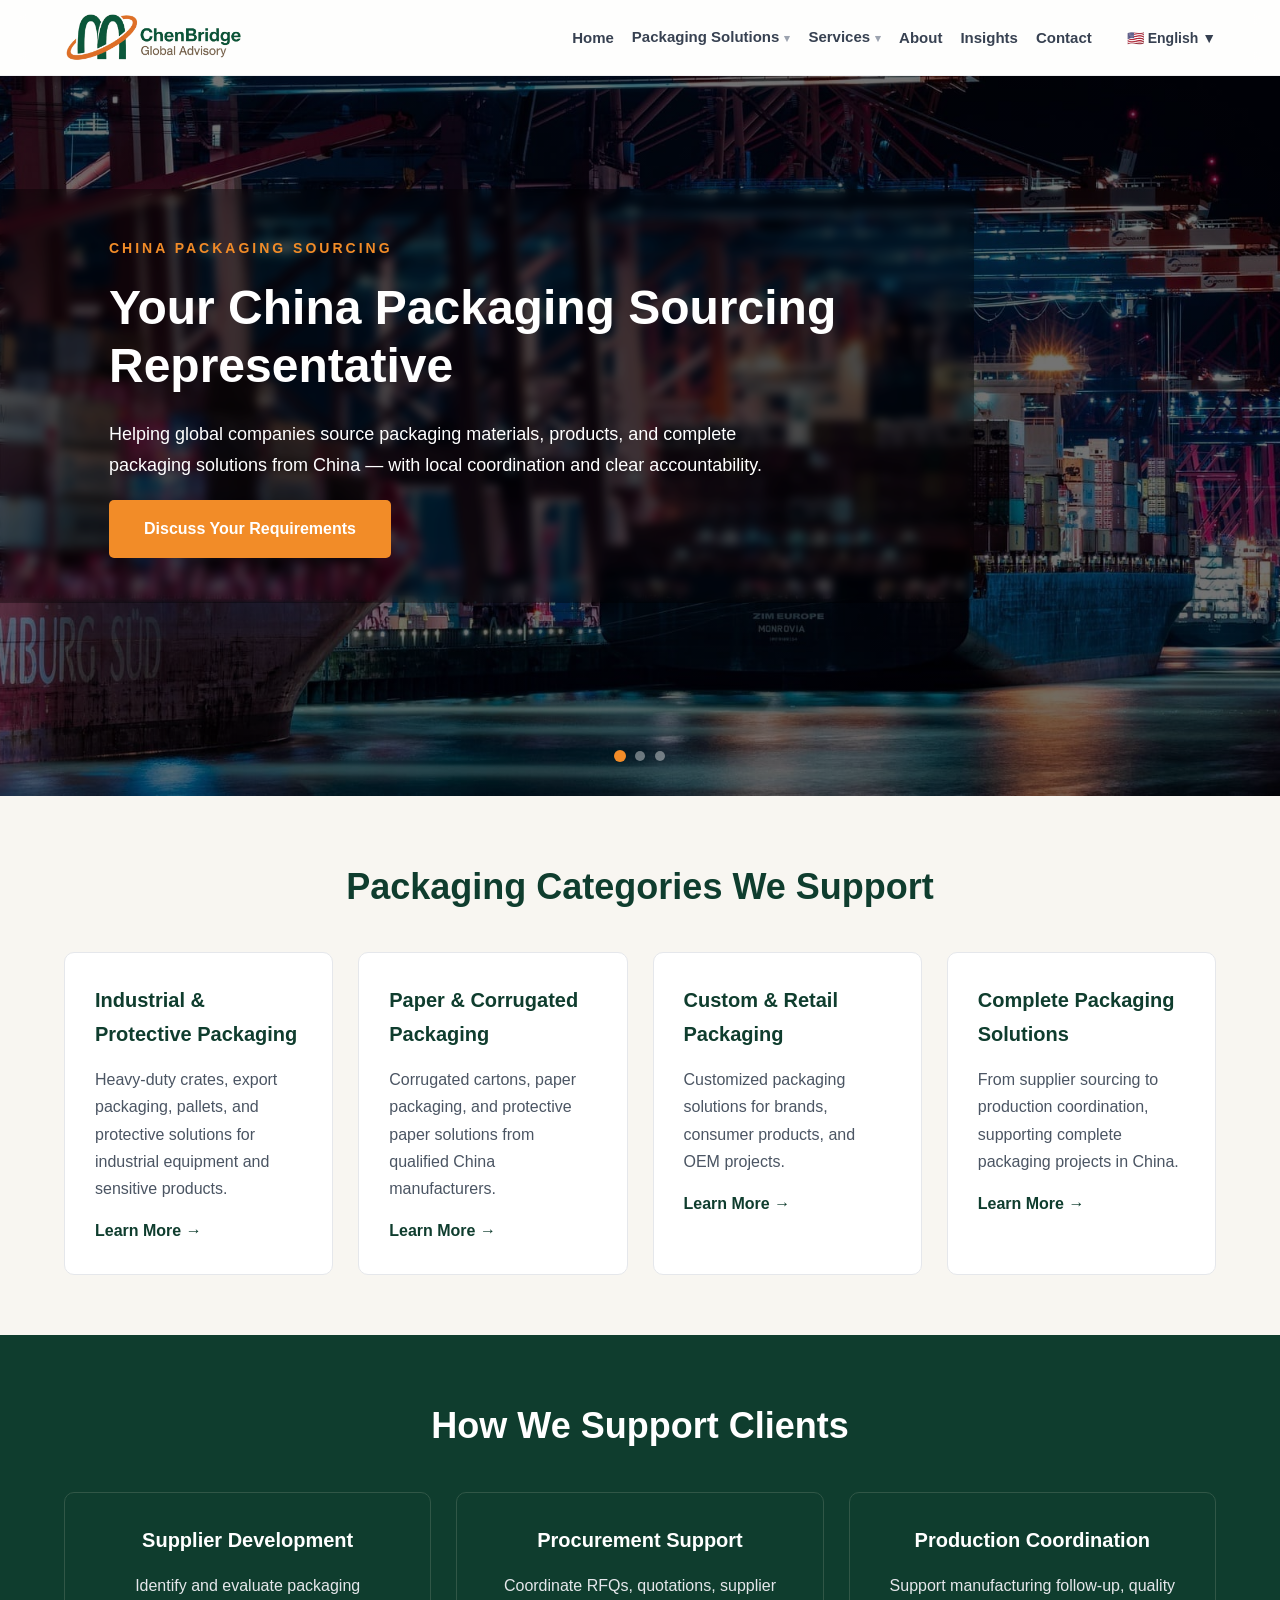
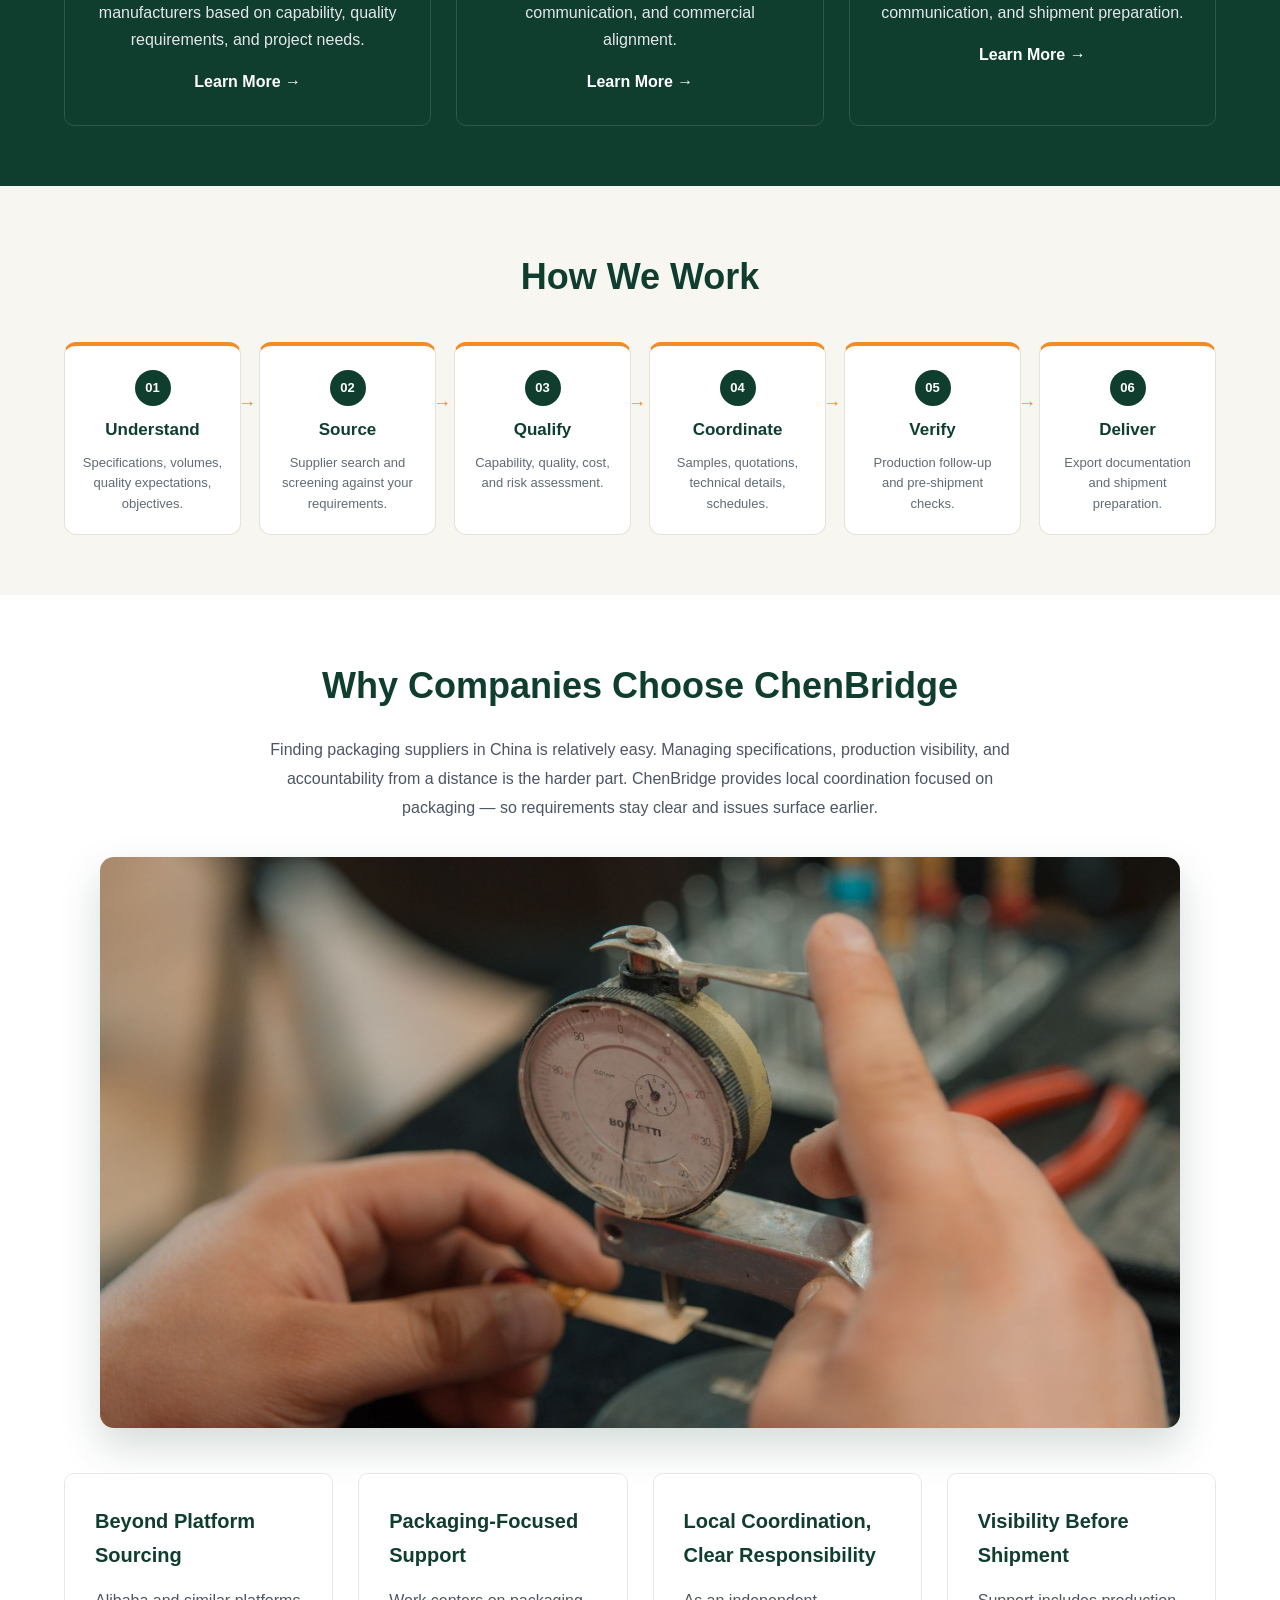
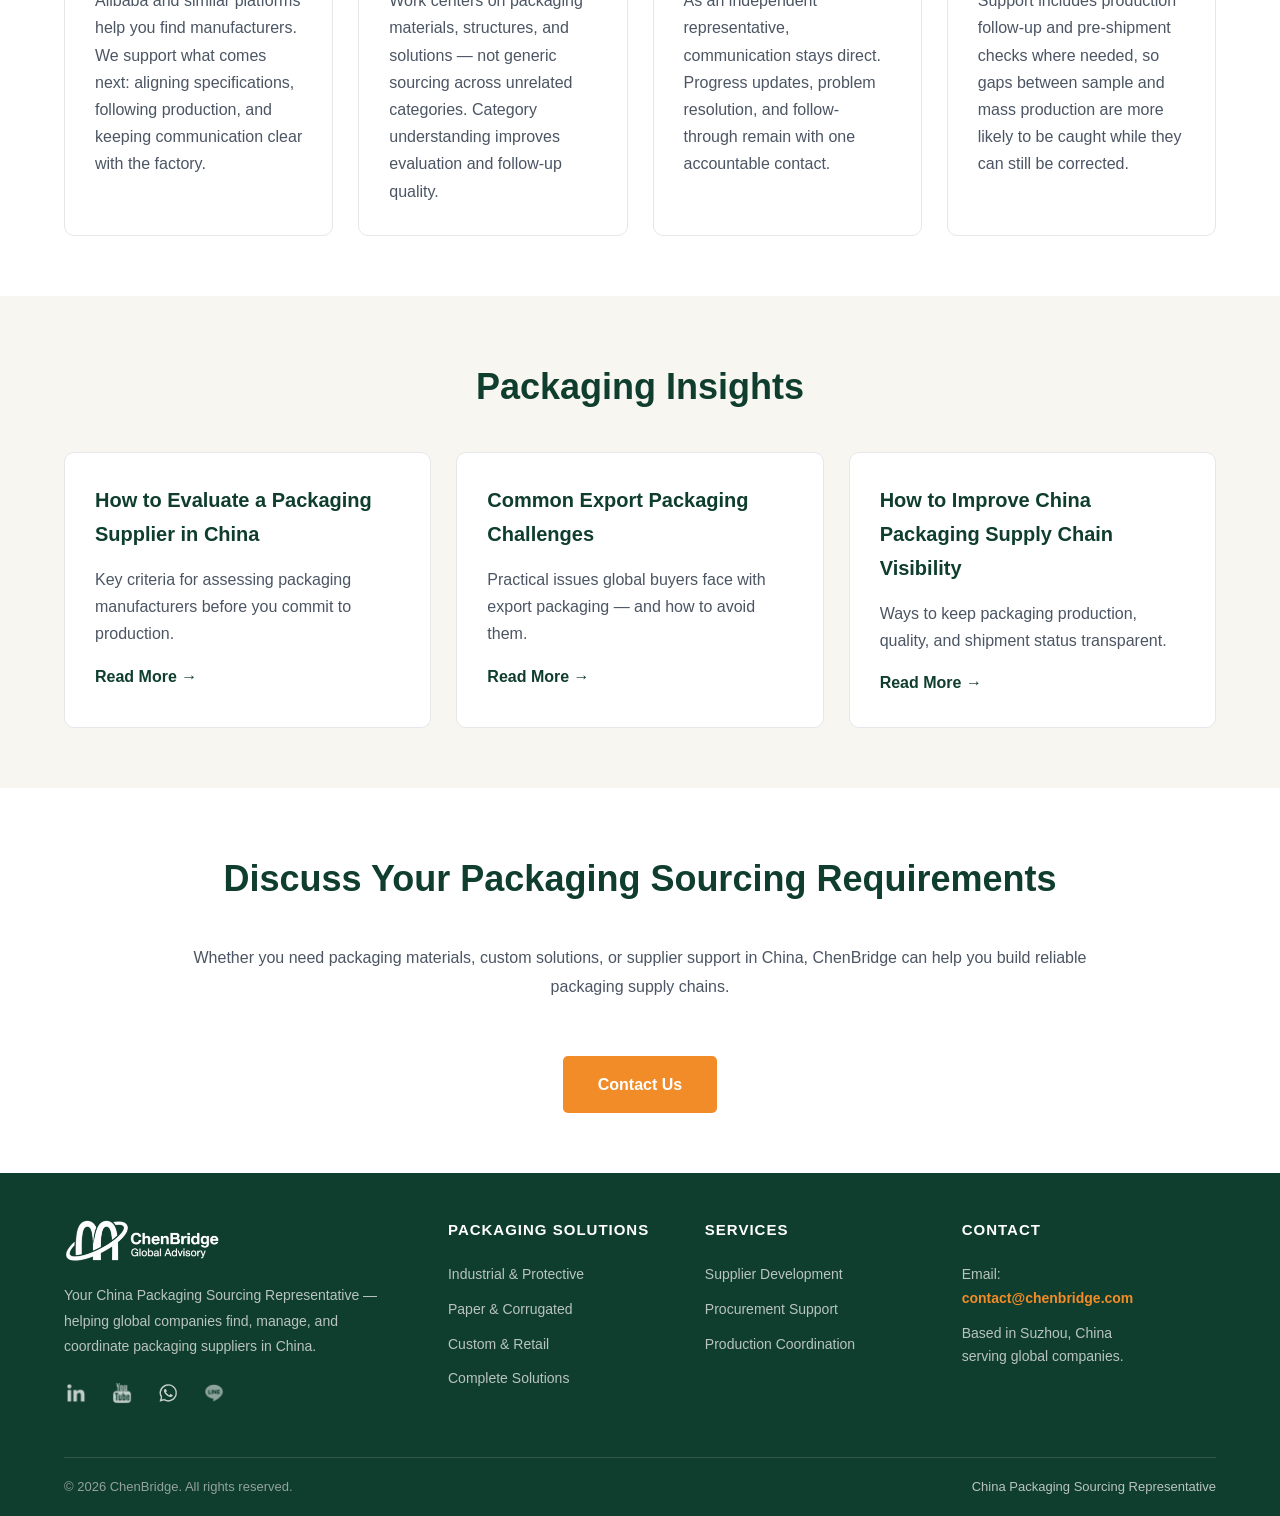
==== index.html @ 84d4a04f "Add files via upload" ====
<!DOCTYPE html>
<html lang="en">

<head>

<meta charset="UTF-8">
<meta name="viewport" content="width=device-width, initial-scale=1.0">

<title>ChenBridge | China Packaging Sourcing Representative - Local Coordination in Suzhou</title>

<meta name="description" content="ChenBridge helps global companies source packaging from China with local coordination, supplier development, and production follow-up. Industrial, corrugated, and custom packaging solutions.">
<meta property="og:title" content="ChenBridge | China Packaging Sourcing Representative">
<meta property="og:description" content="Local coordination for packaging sourcing in China. Supplier development, production follow-up, and clear accountability.">
<meta property="og:url" content="https://chenbridge.com/">
<meta property="og:type" content="website">
<meta property="og:image" content="https://chenbridge.com/og-image.png">

<meta name="keywords" content="China packaging sourcing, packaging supplier China, custom packaging China, industrial packaging China, OEM packaging manufacturer, packaging sourcing partner">

<meta name="author" content="ChenBridge">

<link rel="canonical" href="https://chenbridge.com/">
<meta property="og:type" content="website">
<meta property="og:site_name" content="ChenBridge">
<meta property="og:title" content="ChenBridge">
<meta property="og:description" content="ChenBridge helps global companies source packaging materials, products, and complete packaging solutions from qualified China manufacturers.">
<meta property="og:url" content="https://chenbridge.com/">
<meta property="og:image" content="https://chenbridge.com/og-image.png">
<meta name="twitter:card" content="summary_large_image">

<link rel="stylesheet" href="style.css">

<link rel="icon" type="image/png" href="favicon.png">


<script type="text/javascript">
function googleTranslateElementInit() {
  new google.translate.TranslateElement(
    {
      pageLanguage: 'en',
      includedLanguages: 'en,zh-CN,ja,ko,de,fr,es'
    },
    'google_translate_element'
  );
}
</script>

<script type="text/javascript"
src="https://translate.google.com/translate_a/element.js?cb=googleTranslateElementInit">
</script>


<script type="application/ld+json">
{
 "@context":"https://schema.org",
 "@type":"Organization",
 "name":"ChenBridge",
 "url":"https://chenbridge.com",
 "logo":"https://chenbridge.com/logo.png",
 "description":"China packaging sourcing representative helping global companies source packaging materials, products, and complete packaging solutions from qualified China manufacturers.",
 "areaServed":"Worldwide"
}
</script>

<script type="application/ld+json">
{
  "@context": "https://schema.org",
  "@type": "Organization",
  "name": "ChenBridge",
  "url": "https://chenbridge.com",
  "logo": "https://chenbridge.com/logo.png",
  "description": "Independent packaging sourcing representative in China",
  "address": {
    "@type": "PostalAddress",
    "addressLocality": "Suzhou",
    "addressCountry": "China"
  },
  "contactPoint": {
    "@type": "ContactPoint",
    "email": "contact@chenbridge.com",
    "contactType": "customer service"
  }
}
</script>

</head>


<body>


<!-- ================= HEADER ================= -->

<header>

<div class="container nav">

<div class="brand">
<a href="index.html">
<img src="logo.png" alt="ChenBridge — China Packaging Sourcing Representative" class="logo-img">
</a>
</div>

<nav id="main-nav">

<a href="index.html">Home</a>

<div class="dropdown">
<a href="packaging-solutions.html">Packaging Solutions</a>
<div class="dropdown-menu">
<a href="packaging-industrial.html">Industrial &amp; Protective Packaging</a>
<a href="packaging-paper.html">Paper &amp; Corrugated Packaging</a>
<a href="packaging-custom.html">Custom &amp; Retail Packaging</a>
<a href="packaging-solutions.html">Complete Packaging Solutions</a>
</div>
</div>

<div class="dropdown">
<a href="supplier-development.html">Services</a>
<div class="dropdown-menu">
<a href="supplier-development.html">Supplier Development</a>
<a href="procurement-support.html">Procurement Support</a>
<a href="production-coordination.html">Production Coordination</a>
</div>
</div>

<a href="about.html">About</a>

<a href="insights.html">Insights</a>

<a href="contact.html">Contact</a>

</nav>


<div class="language-switcher">

<button id="language-button">🇺🇸 English ▼</button>

<div class="language-menu">
<a href="#" onclick="changeLanguage('en'); return false;">🇺🇸 English</a>
<a href="#" onclick="changeLanguage('zh-CN'); return false;">🇨🇳 中文</a>
<a href="#" onclick="changeLanguage('ja'); return false;">🇯🇵 日本語</a>
<a href="#" onclick="changeLanguage('ko'); return false;">🇰🇷 한국어</a>
<a href="#" onclick="changeLanguage('de'); return false;">🇩🇪 Deutsch</a>
<a href="#" onclick="changeLanguage('fr'); return false;">🇫🇷 Français</a>
</div>

</div>

<div id="google_translate_element"></div>

<button class="menu-toggle" id="menu-toggle" aria-label="Open menu">
<span></span><span></span><span></span>
</button>

</div>

</header>


<!-- ================= HERO SLIDER ================= -->

<section class="hero-slider" style="background-image:url('images/hero/about-hero.jpg');">

<div class="container">

<div class="hero-content">

<div class="hero-slide active">
<span class="hero-label">China Packaging Sourcing</span>
<h1>Your China Packaging Sourcing Representative</h1>
<p>Helping global companies source packaging materials, products, and complete packaging solutions from China — with local coordination and clear accountability.</p>
</div>

<div class="hero-slide">
<span class="hero-label">From Spec to Shipment</span>
<h1>Packaging Specs Get Lost. Production Goes Dark. Problems Surface Too Late.</h1>
<p>Remote management of China packaging suppliers often means unclear communication, limited visibility, and issues that only appear after goods are ready to ship.</p>
</div>

<div class="hero-slide">
<span class="hero-label">Local Execution Support</span>
<h1>Local Coordination. Clear Responsibility. No Need for a China Team.</h1>
<p>Practical support for supplier selection, production follow-up, and pre-shipment checks — so requirements stay aligned and accountability remains clear.</p>
</div>

<a href="contact.html" class="btn">Discuss Your Requirements</a>

</div>

</div>

<div class="hero-dots" id="hero-dots">
<span class="active"></span>
<span></span>
<span></span>
</div>

</section>


<!-- ================= PACKAGING CATEGORIES ================= -->

<section id="categories">

<div class="container">

<h2>Packaging Categories We Support</h2>

<div class="cards">

<div class="card">
<h3>Industrial &amp; Protective Packaging</h3>
<p>Heavy-duty crates, export packaging, pallets, and protective solutions for industrial equipment and sensitive products.</p>
<a href="packaging-industrial.html">Learn More →</a>
</div>

<div class="card">
<h3>Paper &amp; Corrugated Packaging</h3>
<p>Corrugated cartons, paper packaging, and protective paper solutions from qualified China manufacturers.</p>
<a href="packaging-paper.html">Learn More →</a>
</div>

<div class="card">
<h3>Custom &amp; Retail Packaging</h3>
<p>Customized packaging solutions for brands, consumer products, and OEM projects.</p>
<a href="packaging-custom.html">Learn More →</a>
</div>

<div class="card">
<h3>Complete Packaging Solutions</h3>
<p>From supplier sourcing to production coordination, supporting complete packaging projects in China.</p>
<a href="packaging-solutions.html">Learn More →</a>
</div>

</div>

</div>

</section>


<!-- ================= HOW WE SUPPORT ================= -->

<section id="services" class="dark">

<div class="container">

<h2>How We Support Clients</h2>

<div class="cards three-col">

<div class="card dark-card">
<h3>Supplier Development</h3>
<p>Identify and evaluate packaging manufacturers based on capability, quality requirements, and project needs.</p>
<a href="supplier-development.html">Learn More →</a>
</div>

<div class="card dark-card">
<h3>Procurement Support</h3>
<p>Coordinate RFQs, quotations, supplier communication, and commercial alignment.</p>
<a href="procurement-support.html">Learn More →</a>
</div>

<div class="card dark-card">
<h3>Production Coordination</h3>
<p>Support manufacturing follow-up, quality communication, and shipment preparation.</p>
<a href="production-coordination.html">Learn More →</a>
</div>

</div>

</div>

</section>


<!-- ================= PROCESS ================= -->

<section id="process">

<div class="container">

<h2>How We Work</h2>

<div class="process-flow">

<div class="flow-step">
<span class="flow-num">01</span>
<h3>Understand</h3>
<p>Specifications, volumes, quality expectations, objectives.</p>
</div>

<div class="flow-step">
<span class="flow-num">02</span>
<h3>Source</h3>
<p>Supplier search and screening against your requirements.</p>
</div>

<div class="flow-step">
<span class="flow-num">03</span>
<h3>Qualify</h3>
<p>Capability, quality, cost, and risk assessment.</p>
</div>

<div class="flow-step">
<span class="flow-num">04</span>
<h3>Coordinate</h3>
<p>Samples, quotations, technical details, schedules.</p>
</div>

<div class="flow-step">
<span class="flow-num">05</span>
<h3>Verify</h3>
<p>Production follow-up and pre-shipment checks.</p>
</div>

<div class="flow-step">
<span class="flow-num">06</span>
<h3>Deliver</h3>
<p>Export documentation and shipment preparation.</p>
</div>

</div>

</div>

</section>


<!-- ================= WHY CHENBRIDGE ================= -->

<section id="why" class="light-section">

<div class="container">

<h2>Why Companies Choose ChenBridge</h2>

<p class="section-sub">Finding packaging suppliers in China is relatively easy. Managing specifications, production visibility, and accountability from a distance is the harder part. ChenBridge provides local coordination focused on packaging — so requirements stay clear and issues surface earlier.</p>

<div class="why-visual">
<img src="images/scenes/factory-quality-check.jpg" alt="Local quality check on packaging samples at a China factory" loading="lazy">
</div>

<div class="cards four-col">

<div class="card">
<h3>Beyond Platform Sourcing</h3>
<p>Alibaba and similar platforms help you find manufacturers. We support what comes next: aligning specifications, following production, and keeping communication clear with the factory.</p>
</div>

<div class="card">
<h3>Packaging-Focused Support</h3>
<p>Work centers on packaging materials, structures, and solutions — not generic sourcing across unrelated categories. Category understanding improves evaluation and follow-up quality.</p>
</div>

<div class="card">
<h3>Local Coordination, Clear Responsibility</h3>
<p>As an independent representative, communication stays direct. Progress updates, problem resolution, and follow-through remain with one accountable contact.</p>
</div>

<div class="card">
<h3>Visibility Before Shipment</h3>
<p>Support includes production follow-up and pre-shipment checks where needed, so gaps between sample and mass production are more likely to be caught while they can still be corrected.</p>
</div>

</div>

</div>

</section>


<!-- ================= INSIGHTS ================= -->

<section id="insights">

<div class="container">

<h2>Packaging Insights</h2>

<div class="cards three-col">

<div class="card">
<h3>How to Evaluate a Packaging Supplier in China</h3>
<p>Key criteria for assessing packaging manufacturers before you commit to production.</p>
<a href="article-evaluate-packaging-supplier.html">Read More →</a>
</div>

<div class="card">
<h3>Common Export Packaging Challenges</h3>
<p>Practical issues global buyers face with export packaging — and how to avoid them.</p>
<a href="article-export-packaging-challenges.html">Read More →</a>
</div>

<div class="card">
<h3>How to Improve China Packaging Supply Chain Visibility</h3>
<p>Ways to keep packaging production, quality, and shipment status transparent.</p>
<a href="article-packaging-supply-chain-visibility.html">Read More →</a>
</div>

</div>

</div>

</section>


<!-- ================= CONTACT ================= -->

<section id="contact" class="contact">

<div class="container">

<h2>Discuss Your Packaging Sourcing Requirements</h2>

<p class="text">
Whether you need packaging materials, custom solutions, or supplier support in China, ChenBridge can help you build reliable packaging supply chains.
</p>

<a href="contact.html" class="btn">Contact Us</a>

</div>

</section>


<!-- ================= FOOTER ================= -->

<footer>

<div class="container">

<div class="footer-main">

<div class="footer-brand">
<img src="logo-white.png" alt="ChenBridge Logo">
<p>Your China Packaging Sourcing Representative — helping global companies find, manage, and coordinate packaging suppliers in China.</p>
<div class="footer-social">
<a href="https://www.linkedin.com" target="_blank" rel="noopener" aria-label="LinkedIn"><img src="linkedin-white.png" alt="LinkedIn"></a>
<a href="https://www.youtube.com" target="_blank" rel="noopener" aria-label="YouTube"><img src="youtube-white.png" alt="YouTube"></a>
<a href="https://wa.me/" target="_blank" rel="noopener" aria-label="WhatsApp"><img src="whatsapp-white.png" alt="WhatsApp"></a>
<a href="https://line.me/" target="_blank" rel="noopener" aria-label="LINE"><img src="line-white.png" alt="LINE"></a>
</div>
</div>

<div class="footer-col">
<h4>Packaging Solutions</h4>
<a href="packaging-industrial.html">Industrial &amp; Protective</a>
<a href="packaging-paper.html">Paper &amp; Corrugated</a>
<a href="packaging-custom.html">Custom &amp; Retail</a>
<a href="packaging-solutions.html">Complete Solutions</a>
</div>

<div class="footer-col">
<h4>Services</h4>
<a href="supplier-development.html">Supplier Development</a>
<a href="procurement-support.html">Procurement Support</a>
<a href="production-coordination.html">Production Coordination</a>
</div>

<div class="footer-col footer-contact">
<h4>Contact</h4>
<p>Email:<br><a href="mailto:contact@chenbridge.com">contact@chenbridge.com</a></p>
<p>Based in Suzhou, China<br>serving global companies.</p>
</div>

</div>

<div class="footer-bottom">
<span>© 2026 ChenBridge. All rights reserved.</span>
<span class="footer-tagline">China Packaging Sourcing Representative</span>
</div>

</div>

</footer>


<!-- ================= SCRIPTS ================= -->

<script>

// Hero Slider — preserved 5s rotation, with indicator dots

var heroSlides = document.querySelectorAll(".hero-slide");
var heroDots = document.querySelectorAll("#hero-dots span");
var heroIndex = 0;

function showSlide(i) {
    heroSlides.forEach(function(s){ s.classList.remove("active"); });
    heroDots.forEach(function(d){ d.classList.remove("active"); });
    heroSlides[i].classList.add("active");
    if (heroDots[i]) heroDots[i].classList.add("active");
}

if (heroSlides.length > 1) {
    setInterval(function(){
        heroIndex++;
        if (heroIndex >= heroSlides.length) { heroIndex = 0; }
        showSlide(heroIndex);
    }, 5000);

    heroDots.forEach(function(dot, i){
        dot.addEventListener("click", function(){
            heroIndex = i;
            showSlide(heroIndex);
        });
    });
}


// Google Translate language switch — preserved

function changeLanguage(lang){
    var checkExist = setInterval(function(){
        var select = document.querySelector(".goog-te-combo");
        if(select){
            clearInterval(checkExist);
            select.value = lang;
            select.dispatchEvent(new Event("change", { bubbles:true }));
        }
    }, 500);
}


// Mobile menu toggle

document.getElementById("menu-toggle").addEventListener("click", function(){
    document.getElementById("main-nav").classList.toggle("open");
});

</script>

</body>

</html>
---- style.css ----
/* ==========================================
   ChenBridge Website
   Main Stylesheet — Packaging Sourcing Edition
   (All original effects preserved: card hover,
   hero slider, language switcher, image zoom)
   ========================================== */


/* ==========================================
   Reset & Base
   ========================================== */

* {
    box-sizing: border-box;
    margin: 0;
    padding: 0;
    font-family: Arial, Helvetica, sans-serif;
}

body {
    color: #374151;
    line-height: 1.7;
    background: #F8F6F1;
    top: 0 !important;
}

html {
    scroll-behavior: smooth;
}

.container {
    width: 90%;
    max-width: 1200px;
    margin: auto;
}

section[id] {
    scroll-margin-top: 90px;
}

img {
    max-width: 100%;
}


/* ==========================================
   Header
   ========================================== */

header {
    padding: 10px 0;
    border-bottom: 1px solid rgba(229, 231, 235, 0.6);
    background: rgba(255, 255, 255, 0.85);
    position: sticky;
    top: 0;
    z-index: 1000;
    backdrop-filter: blur(12px);
    -webkit-backdrop-filter: blur(12px);
}

.nav {
    display: flex;
    align-items: center;
}

.brand {
    margin-right: auto;
}

.logo-img {
    height: 55px;
    width: auto;
    display: block;
}

nav {
    display: flex;
    align-items: center;
}

nav > a,
nav .dropdown > a {
    margin-left: 18px;
    text-decoration: none;
    color: #374151;
    font-weight: 600;
    font-size: 15px;
    line-height: 40px;
    display: inline-block;
}

nav a:hover,
nav .dropdown:hover > a {
    color: #0F3D2E;
}


/* ==========================================
   Navigation Dropdowns
   ========================================== */

.dropdown {
    position: relative;
}

.dropdown > a::after {
    content: "▾";
    font-size: 11px;
    margin-left: 5px;
    color: #9ca3af;
}

.dropdown-menu {
    display: block;
    position: absolute;
    top: 100%;
    left: 0;
    background: white;
    border: 1px solid #e5e7eb;
    border-radius: 8px;
    padding: 8px;
    min-width: 260px;
    box-shadow: 0 12px 30px rgba(0, 0, 0, 0.08);
    z-index: 1100;
    opacity: 0;
    visibility: hidden;
    transform: translateY(6px);
    transition: opacity 0.2s ease, transform 0.2s ease, visibility 0s linear 1s;
}

.dropdown-menu a {
    display: block;
    padding: 9px 14px;
    text-decoration: none;
    color: #374151;
    font-size: 14px;
    font-weight: 600;
    border-radius: 6px;
    white-space: nowrap;
}

.dropdown-menu a:hover {
    background: #f3f4f6;
    color: #0F3D2E;
}

.dropdown:hover .dropdown-menu {
    opacity: 1;
    visibility: visible;
    transform: translateY(0);
    transition-delay: 0s;
}


/* ==========================================
   Mobile Menu Toggle
   ========================================== */

.menu-toggle {
    display: none;
    background: transparent;
    border: none;
    cursor: pointer;
    padding: 8px;
    margin-left: 15px;
}

.menu-toggle span {
    display: block;
    width: 24px;
    height: 2px;
    background: #0F3D2E;
    margin: 5px 0;
    border-radius: 2px;
    transition: 0.3s;
}


/* ==========================================
   Hero Slider (Home & About)
   Background image + dark overlay + 3 slides
   ========================================== */

.hero-slider {
    position: relative;
    min-height: 720px;
    display: flex;
    align-items: center;
    background-size: cover;
    background-position: center;
}

/* Semi-transparent dark overlay — preserved effect */

.hero-slider::before {
    content: "";
    position: absolute;
    inset: 0;
    background: linear-gradient(rgba(0, 0, 0, 0.55), rgba(0, 0, 0, 0.55));
}

.hero-slider .container {
    position: relative;
    z-index: 2;
}

.hero-content {
    position: relative;
    max-width: 820px;
    padding: 45px;
    transform: translateY(-40px);
    z-index: 2;
}

/* Frosted translucent text panel — preserved effect */

.hero-content::before {
    content: "";
    position: absolute;
    top: 0;
    bottom: 0;
    left: -90px;
    right: -90px;
    background: rgba(0, 0, 0, 0.35);
    backdrop-filter: blur(5px);
    -webkit-backdrop-filter: blur(5px);
    border-radius: 16px;
    z-index: -1;
}

.hero-slide {
    display: none;
    animation: heroFade 0.9s ease;
}

.hero-slide.active {
    display: block;
}

@keyframes heroFade {
    from { opacity: 0; transform: translateY(12px); }
    to   { opacity: 1; transform: translateY(0); }
}

.hero-label {
    display: inline-block;
    color: #F28C28;
    font-size: 14px;
    font-weight: 700;
    letter-spacing: 3px;
    margin-bottom: 18px;
    text-transform: uppercase;
}

.hero-slide h1 {
    color: white;
    font-size: 48px;
    line-height: 1.2;
    margin-bottom: 25px;
}

.hero-slide p {
    color: white;
    font-size: 18px;
    line-height: 1.7;
    max-width: 680px;
}

/* Slide indicator dots */

.hero-dots {
    position: absolute;
    bottom: 35px;
    left: 50%;
    transform: translateX(-50%);
    z-index: 3;
    display: flex;
    gap: 10px;
}

.hero-dots span {
    width: 10px;
    height: 10px;
    border-radius: 50%;
    background: rgba(255, 255, 255, 0.4);
    cursor: pointer;
    transition: 0.3s;
}

.hero-dots span.active {
    background: #F28C28;
    transform: scale(1.2);
}


/* ==========================================
   Inner Page Hero (text + image)
   ========================================== */

.hero {
    background: #F8F6F1;
    padding: 90px 0 70px;
}

.hero-grid {
    display: grid;
    grid-template-columns: 1fr 1fr;
    gap: 70px;
    align-items: center;
}

h1 {
    font-size: 42px;
    line-height: 1.2;
    color: #0F3D2E;
    margin-bottom: 20px;
}

.hero p {
    font-size: 17px;
    line-height: 1.6;
    color: #4b5563;
    margin: 12px 0;
}

.hero-image {
    width: 100%;
    max-width: 500px;
    border-radius: 12px;
    display: block;
    margin: auto;
    box-shadow: 0 20px 45px rgba(15, 61, 46, 0.15);
}

.page-label {
    display: inline-block;
    color: #B85E0A;
    font-size: 13px;
    font-weight: 700;
    letter-spacing: 3px;
    margin-bottom: 14px;
    text-transform: uppercase;
}

/* Keep the bright orange accent only on dark/photo hero backgrounds */
.hero-slider .hero-label,
.about-hero .hero-label {
    color: #F28C28;
}


/* ==========================================
   Buttons
   ========================================== */

.btn {
    background: #F28C28;
    color: white;
    padding: 15px 35px;
    text-decoration: none;
    border-radius: 5px;
    font-weight: bold;
    display: inline-block;
    margin-top: 20px;
    transition: 0.3s;
}

.btn:hover {
    background: #D96F16;
    transform: translateY(-2px);
}

.btn-outline {
    background: transparent;
    border: 2px solid white;
    color: white;
}

.btn-outline:hover {
    background: rgba(255, 255, 255, 0.12);
    border-color: white;
}


/* ==========================================
   Sections
   ========================================== */

section {
    padding: 60px 0;
}

section h2 {
    font-size: 36px;
    color: #0F3D2E;
    margin-bottom: 35px;
    text-align: center;
}

.section-sub {
    font-size: 16px;
    max-width: 760px;
    margin: -15px auto 35px;
    color: #4b5563;
    text-align: center;
    line-height: 1.8;
}

.text {
    font-size: 16px;
    max-width: 900px;
    margin: 0 auto 35px;
    color: #4b5563;
    text-align: center;
    line-height: 1.8;
}


/* ==========================================
   Cards (hover lift effect preserved)
   ========================================== */

.cards {
    display: grid;
    grid-template-columns: repeat(4, 1fr);
    gap: 25px;
}

.three-col {
    grid-template-columns: repeat(3, 1fr);
}

.four-col {
    grid-template-columns: repeat(4, 1fr);
}

.two-col {
    grid-template-columns: repeat(2, 1fr);
}

.card {
    border: 1px solid #e5e7eb;
    padding: 30px;
    border-radius: 10px;
    background: white;
    transition: 0.3s;
}

.card h3 {
    color: #0F3D2E;
    margin-bottom: 15px;
    font-size: 20px;
}

.card p {
    color: #4b5563;
}

.card:hover {
    transform: translateY(-5px);
    box-shadow: 0 10px 25px rgba(0, 0, 0, 0.08);
}

.card a {
    color: #0F3D2E;
    text-decoration: none;
    font-weight: 600;
    display: inline-block;
    margin-top: 15px;
}

.card a:hover {
    color: #F28C28;
}

/* Numbered process step */

.step-num {
    display: inline-block;
    color: #F28C28;
    font-size: 26px;
    font-weight: 800;
    margin-bottom: 12px;
}


/* ==========================================
   Dark Section
   ========================================== */

.dark {
    background: #0F3D2E;
    color: white;
}

.dark h2,
.dark h3 {
    color: white;
}

.dark-card {
    border-color: #315747;
    background: transparent;
    text-align: center;
}

.dark-card p {
    color: #e5e7eb;
}

.dark .card a,
.dark-card a {
    color: white;
}

.dark .card a:hover,
.dark-card a:hover {
    color: #F28C28;
}

.light-section {
    background: white;
}


/* ==========================================
   Tags
   ========================================== */

.tags {
    display: flex;
    flex-wrap: wrap;
    gap: 15px;
    justify-content: center;
}

.tags span {
    background: white;
    padding: 12px 20px;
    border-radius: 30px;
    color: #0F3D2E;
    font-weight: 600;
    border: 1px solid #e5e7eb;
}

.dark .tags span {
    background: rgba(255, 255, 255, 0.08);
    border-color: #315747;
    color: white;
}


/* ==========================================
   Contact
   ========================================== */

.contact {
    background: white;
    text-align: center;
}

.contact h2,
.contact p {
    text-align: center;
}

.contact .mail-link {
    display: inline-block;
    font-size: 26px;
    color: #F28C28;
    text-decoration: none;
    font-weight: bold;
}

.contact .mail-link:hover {
    color: #D96F16;
}


/* ==========================================
   Social Icons
   ========================================== */

.social-icons {
    display: flex;
    justify-content: center;
    gap: 15px;
    margin-top: 20px;
}

.social-icons img {
    width: 24px;
    height: 24px;
    transition: 0.3s;
}

.social-icons a:hover img {
    transform: translateY(-3px);
    opacity: 0.8;
}


/* ==========================================
   Footer — International Edition
   ========================================== */

footer {
    background: #0F3D2E;
    color: #d1d5db;
    font-size: 14px;
}

.footer-main {
    display: grid;
    grid-template-columns: 1.6fr 1fr 1fr 1.2fr;
    gap: 45px;
    padding: 44px 0 34px;
}

.footer-brand img {
    height: 48px;
    width: auto;
    margin-bottom: 18px;
    display: block;
}

.footer-brand p {
    color: #b9c4be;
    line-height: 1.8;
    max-width: 320px;
}

.footer-col h4 {
    color: white;
    font-size: 15px;
    letter-spacing: 1px;
    margin-bottom: 20px;
    text-transform: uppercase;
}

.footer-col a {
    display: block;
    color: #b9c4be;
    text-decoration: none;
    margin-bottom: 11px;
    transition: 0.25s;
}

.footer-col a:hover {
    color: #F28C28;
    padding-left: 4px;
}

.footer-contact p {
    color: #b9c4be;
    margin-bottom: 11px;
}

.footer-contact a {
    color: #F28C28;
    text-decoration: none;
    font-weight: 600;
}

.footer-contact a:hover {
    color: #f5a956;
}

.footer-social {
    display: flex;
    gap: 22px;
    margin-top: 22px;
    align-items: center;
}

.footer-social a {
    display: inline-flex;
    align-items: center;
    opacity: 0.75;
    transition: opacity 0.3s ease, transform 0.3s ease;
}

.footer-social a:hover {
    opacity: 1;
    transform: translateY(-3px);
}

.footer-social img {
    width: 24px;
    height: 24px;
    display: block;
}

.footer-bottom {
    border-top: 1px solid #315747;
    padding: 18px 0;
    display: flex;
    justify-content: space-between;
    align-items: center;
    flex-wrap: wrap;
    gap: 10px;
    color: #93a39b;
    font-size: 13px;
}

.footer-bottom .footer-tagline {
    color: #b9c4be;
}


/* ==========================================
   Google Translate
   ========================================== */

.goog-te-banner-frame,
.goog-te-banner-frame.skiptranslate {
    display: none !important;
    visibility: hidden !important;
}

.skiptranslate iframe {
    display: none !important;
}

#google_translate_element {
    position: fixed;
    left: -9999px;
    top: -9999px;
}

/* Hide all Google Translate popups, tooltips and floating icons */

.goog-te-gadget,
.goog-tooltip,
.goog-tooltip:hover,
.goog-te-balloon-frame,
.goog-te-ftab,
#goog-gt-tt,
.VIpgJd-ZVi9od-ORHb-OEVmcd,
.skiptranslate > iframe {
    display: none !important;
    visibility: hidden !important;
}


/* ==========================================
   Language Switcher
   ========================================== */

.language-switcher {
    position: relative;
    margin-left: 35px;
}

#language-button {
    background: transparent;
    border: none;
    font-size: 14px;
    cursor: pointer;
    color: #374151;
    font-weight: 600;
}

.language-menu {
    display: block;
    position: absolute;
    top: 35px;
    right: 0;
    background: white;
    border: 1px solid #e5e7eb;
    border-radius: 8px;
    padding: 10px;
    min-width: 160px;
    z-index: 1200;
    opacity: 0;
    visibility: hidden;
    transform: translateY(6px);
    transition: opacity 0.2s ease, transform 0.2s ease, visibility 0s linear 1s;
}

.language-menu a {
    display: block;
    padding: 8px 12px;
    text-decoration: none;
    color: #374151;
}

.language-menu a:hover {
    background: #f3f4f6;
}

.language-switcher:hover .language-menu {
    opacity: 1;
    visibility: visible;
    transform: translateY(0);
    transition-delay: 0s;
}


/* ==========================================
   Packaging Capability Showcase
   (image zoom hover effect preserved)
   ========================================== */

.capability-showcase {
    background: #F8F6F1;
}

.showcase-grid {
    display: grid;
    grid-template-columns: repeat(4, 1fr);
    gap: 25px;
}

.showcase-card {
    overflow: hidden;
    border-radius: 12px;
}

.image-slider {
    position: relative;
    width: 100%;
    height: 280px;
    overflow: hidden;
    border-radius: 12px;
    background: white;
}

.image-slider img {
    width: 100%;
    height: 100%;
    object-fit: cover;
    display: block;
    transition: 0.5s;
}

.image-slider:hover img {
    transform: scale(1.05);
}

/* Overlay */

.overlay {
    position: absolute;
    left: 0;
    bottom: 0;
    width: 100%;
    padding: 12px 15px;
    background: rgba(0, 0, 0, 0.45);
    color: white;
    text-align: center;
}

.overlay h3 {
    margin: 0;
    color: white;
    font-size: 18px;
    font-weight: 700;
}

.overlay span {
    display: block;
    margin-top: 3px;
    font-size: 13px;
    color: #f3f4f6;
}


/* ==========================================
   About Page Compatibility
   ========================================== */

.leadership-grid {
    display: grid;
    grid-template-columns: 1fr 1fr;
    gap: 60px;
    align-items: center;
}

.leadership-image {
    width: 100%;
    max-width: 400px;
    border-radius: 12px;
}


/* ==========================================
   Large Screens (desktop monitors)
   ========================================== */

@media (min-width: 1500px) {

    .container {
        max-width: 1320px;
    }

    .hero-slider {
        min-height: 780px;
    }

    .hero-slide h1 {
        font-size: 54px;
    }

    section h2 {
        font-size: 40px;
    }
}


/* ==========================================
   Tablet / Small Laptop Responsive
   ========================================== */

@media (max-width: 1100px) and (min-width: 901px) {

    .cards,
    .four-col {
        grid-template-columns: repeat(2, 1fr);
    }

    .showcase-grid {
        grid-template-columns: repeat(2, 1fr);
    }

    .three-col {
        grid-template-columns: repeat(3, 1fr);
        gap: 20px;
    }

    .footer-main {
        grid-template-columns: 1fr 1fr;
        gap: 35px;
    }

    h1 {
        font-size: 36px;
    }

    .hero-slide h1 {
        font-size: 40px;
    }

    .hero-slider {
        min-height: 640px;
    }

    .hero-content::before {
        left: -30px;
        right: -30px;
    }

    nav > a,
    nav .dropdown > a {
        margin-left: 12px;
        font-size: 14px;
    }
}


/* ==========================================
   Mobile Responsive
   ========================================== */

@media (max-width: 900px) {

    header {
        padding: 12px 0;
    }

    .logo-img {
        height: 50px;
    }

    .menu-toggle {
        display: block;
    }

    nav {
        display: none;
        position: absolute;
        top: 100%;
        left: 0;
        right: 0;
        background: white;
        flex-direction: column;
        align-items: stretch;
        padding: 10px 5%;
        border-bottom: 1px solid #e5e7eb;
        box-shadow: 0 15px 30px rgba(0, 0, 0, 0.08);
    }

    nav.open {
        display: flex;
    }

    nav > a,
    nav .dropdown > a {
        margin-left: 0;
        padding: 6px 0;
        line-height: 1.6;
    }

    .dropdown-menu {
        position: static;
        display: block;
        border: none;
        box-shadow: none;
        padding: 0 0 8px 16px;
        min-width: 0;
    }

    .dropdown-menu a {
        padding: 6px 0;
        font-weight: 500;
        color: #6b7280;
    }

    .language-switcher {
        margin-left: auto;
    }

    #language-button {
        font-size: 14px;
    }

    /* Hero slider mobile */

    .hero-slider {
        min-height: 560px;
    }

    .hero-content {
        padding: 30px 20px;
        transform: none;
    }

    .hero-content::before {
        left: -15px;
        right: -15px;
    }

    .hero-slide h1 {
        font-size: 32px;
        line-height: 1.2;
    }

    .hero-slide p {
        font-size: 16px;
    }

    /* Inner hero mobile */

    .hero {
        padding: 40px 0;
    }

    .hero-grid {
        grid-template-columns: 1fr;
        gap: 35px;
    }

    .hero h1,
    h1 {
        font-size: 34px;
        line-height: 1.15;
    }

    .hero p {
        font-size: 16px;
    }

    .hero-image {
        margin-top: 25px;
    }

    h2,
    section h2 {
        font-size: 30px !important;
        line-height: 1.25;
    }

    .cards,
    .three-col,
    .four-col,
    .two-col,
    .showcase-grid {
        grid-template-columns: 1fr;
    }

    .card {
        padding: 22px;
    }

    .card h3 {
        font-size: 20px;
        line-height: 1.3;
    }

    .card p {
        font-size: 16px;
        line-height: 1.6;
    }

    section > .container > p {
        text-align: center;
    }

    .dark h2 {
        font-size: 30px;
    }

    .image-slider {
        height: 220px;
    }

    .contact h2 {
        font-size: 30px;
        line-height: 1.25;
    }

    .contact .text {
        font-size: 16px;
        line-height: 1.7;
        padding: 0 10px;
    }

    .contact .mail-link {
        font-size: 22px;
    }

    /* Footer mobile */

    .footer-main {
        grid-template-columns: 1fr;
        gap: 35px;
        padding: 50px 0 40px;
    }

    .footer-bottom {
        justify-content: center;
        text-align: center;
    }
}


/* ==========================================
   Small Phones
   ========================================== */

@media (max-width: 480px) {

    .hero-slider {
        min-height: 520px;
    }

    .hero-slide h1 {
        font-size: 27px;
    }

    .hero-label {
        font-size: 12px;
        letter-spacing: 2px;
    }

    section {
        padding: 45px 0;
    }

    section h2 {
        font-size: 26px !important;
    }

    .btn {
        padding: 13px 26px;
        font-size: 15px;
    }

    .footer-brand img {
        height: 42px;
    }
}


/* ==========================================
   CTA Section (light — distinct from footer)
   ========================================== */

.cta {
    background: #EFECE4;
    text-align: center;
}

.cta h3,
.cta h2 {
    color: #0F3D2E;
    font-size: 26px;
    margin-bottom: 14px;
}

.cta p {
    color: #4b5563;
    max-width: 700px;
    margin: 0 auto;
}

/* Outcome strip — light panel, dark text, subtle green border accent */
.cta .outcome-strip,
section > .container.outcome-strip {
    background: #ffffff;
    border: 1px solid rgba(31, 58, 46, 0.16);
    border-top: 4px solid #1F3A2E;
    border-radius: 16px;
    padding: 40px 44px;
    max-width: 960px;
    margin-left: auto;
    margin-right: auto;
    box-shadow: 0 12px 28px rgba(15, 61, 46, 0.10);
}

.cta .outcome-strip h3,
.container.outcome-strip h3 {
    color: #0F3D2E;
}

.cta .outcome-strip p,
.container.outcome-strip p {
    color: #374151;
}

.container.outcome-strip .btn {
    margin-top: 24px;
}


/* ==========================================
   Resources / Download Area
   ========================================== */

.resource-card {
    display: flex;
    flex-direction: column;
}

.resource-card .resource-actions {
    display: flex;
    gap: 12px;
    margin-top: 18px;
    flex-wrap: wrap;
}

.btn-small {
    display: inline-block;
    padding: 10px 20px;
    border-radius: 5px;
    font-size: 14px;
    font-weight: 600;
    text-decoration: none;
    margin-top: 0;
    transition: 0.3s;
}

.btn-small.btn {
    background: #F28C28;
    color: white;
}

.btn-small.btn:hover {
    background: #D96F16;
}

.btn-small.btn-outline-dark {
    border: 1.5px solid #0F3D2E;
    color: #0F3D2E;
    background: transparent;
}

.btn-small.btn-outline-dark:hover {
    background: #0F3D2E;
    color: white;
}


/* ==========================================
   Insights & Articles
   ========================================== */

.article-body {
    max-width: 860px;
    margin: 0 auto;
}

.article-body h2 {
    text-align: left;
    font-size: 30px;
    margin-top: 45px;
    margin-bottom: 18px;
}

.article-body h3 {
    color: #0F3D2E;
    font-size: 20px;
    margin: 30px 0 12px;
}

.article-body p {
    color: #4b5563;
    line-height: 1.85;
    margin-bottom: 18px;
}

.article-body ul {
    color: #4b5563;
    line-height: 1.85;
    margin: 0 0 18px 22px;
}

.article-body li {
    margin-bottom: 8px;
}

.article-meta {
    display: flex;
    align-items: center;
    gap: 14px;
    color: #5f6b75;
    font-size: 14px;
    margin: 18px 0 10px;
}

.share-row {
    display: flex;
    align-items: center;
    gap: 14px;
    margin-top: 18px;
}

.share-label {
    color: #9ca3af;
    font-size: 14px;
    font-weight: 600;
}

.share-btn {
    display: inline-flex;
    align-items: center;
    justify-content: center;
    width: 38px;
    height: 38px;
    border: 1px solid #e5e7eb;
    border-radius: 8px;
    background: white;
    transition: 0.3s;
}

.share-btn:hover {
    border-color: #0F3D2E;
    transform: translateY(-3px);
    box-shadow: 0 8px 18px rgba(0, 0, 0, 0.08);
}

.share-btn img {
    width: 19px;
    height: 19px;
}

.breadcrumb {
    font-size: 14px;
    color: #9ca3af;
    margin-bottom: 25px;
}

.breadcrumb a {
    color: #0F3D2E;
    text-decoration: none;
    font-weight: 600;
}

.breadcrumb a:hover {
    color: #F28C28;
}

/* Dark CTA button inside light section */

.cta .btn {
    margin-top: 28px;
}


/* ==========================================
   Section Visual Image (wide scene photo)
   ========================================== */

.why-visual {
    margin: 10px auto 45px;
    max-width: 1080px;
}

.why-visual img {
    width: 100%;
    border-radius: 14px;
    box-shadow: 0 18px 40px rgba(15, 61, 46, 0.18);
    display: block;
}

.split-row {
    display: grid;
    grid-template-columns: 1.1fr 1fr;
    gap: 55px;
    align-items: center;
}

.split-row .split-img img {
    width: 100%;
    border-radius: 14px;
    box-shadow: 0 18px 40px rgba(15, 61, 46, 0.18);
    display: block;
}

.split-row .section-sub {
    text-align: left;
    margin-left: 0;
    margin-right: 0;
}

.split-row h2 {
    text-align: left;
}


/* ==========================================
   Horizontal Process Flow
   ========================================== */

.process-flow {
    display: grid;
    grid-template-columns: repeat(6, 1fr);
    gap: 18px;
    position: relative;
    max-width: 1200px;
    margin: 0 auto;
}

.flow-step {
    background: white;
    border: 1px solid #e7e2d8;
    border-top: 4px solid #F28C28;
    border-radius: 12px;
    padding: 24px 16px 20px;
    text-align: center;
    position: relative;
    transition: transform 0.25s ease, box-shadow 0.25s ease;
}

.flow-step:hover {
    transform: translateY(-4px);
    box-shadow: 0 12px 26px rgba(15, 61, 46, 0.12);
}

.flow-step h3 {
    font-size: 17px;
    color: #0F3D2E;
    margin: 10px 0 8px;
}

.flow-step p {
    font-size: 13px;
    color: #5f6b75;
    line-height: 1.55;
    margin: 0;
}

.flow-num {
    display: inline-block;
    background: #0F3D2E;
    color: white;
    font-size: 13px;
    font-weight: 700;
    border-radius: 50%;
    width: 36px;
    height: 36px;
    line-height: 36px;
    text-align: center;
}

/* connecting arrow between steps */
.flow-step:not(:last-child)::after {
    content: "→";
    position: absolute;
    right: -16px;
    top: 42px;
    color: #F28C28;
    font-size: 18px;
    font-weight: 700;
    z-index: 2;
}


@media (max-width: 1100px) {
    .process-flow {
        grid-template-columns: repeat(3, 1fr);
        row-gap: 34px;
    }
    .flow-step:nth-child(3n)::after {
        display: none;
    }
}

@media (max-width: 900px) {
    .split-row {
        grid-template-columns: 1fr;
        gap: 32px;
    }
    .split-row h2,
    .split-row .section-sub {
        text-align: center;
    }
}

@media (max-width: 640px) {
    .process-flow {
        grid-template-columns: repeat(2, 1fr);
        row-gap: 30px;
    }
    .flow-step:nth-child(3n)::after {
        content: "→";
        display: block;
    }
    .flow-step:nth-child(2n)::after {
        display: none;
    }
    .flow-step:last-child::after {
        display: none !important;
    }
}
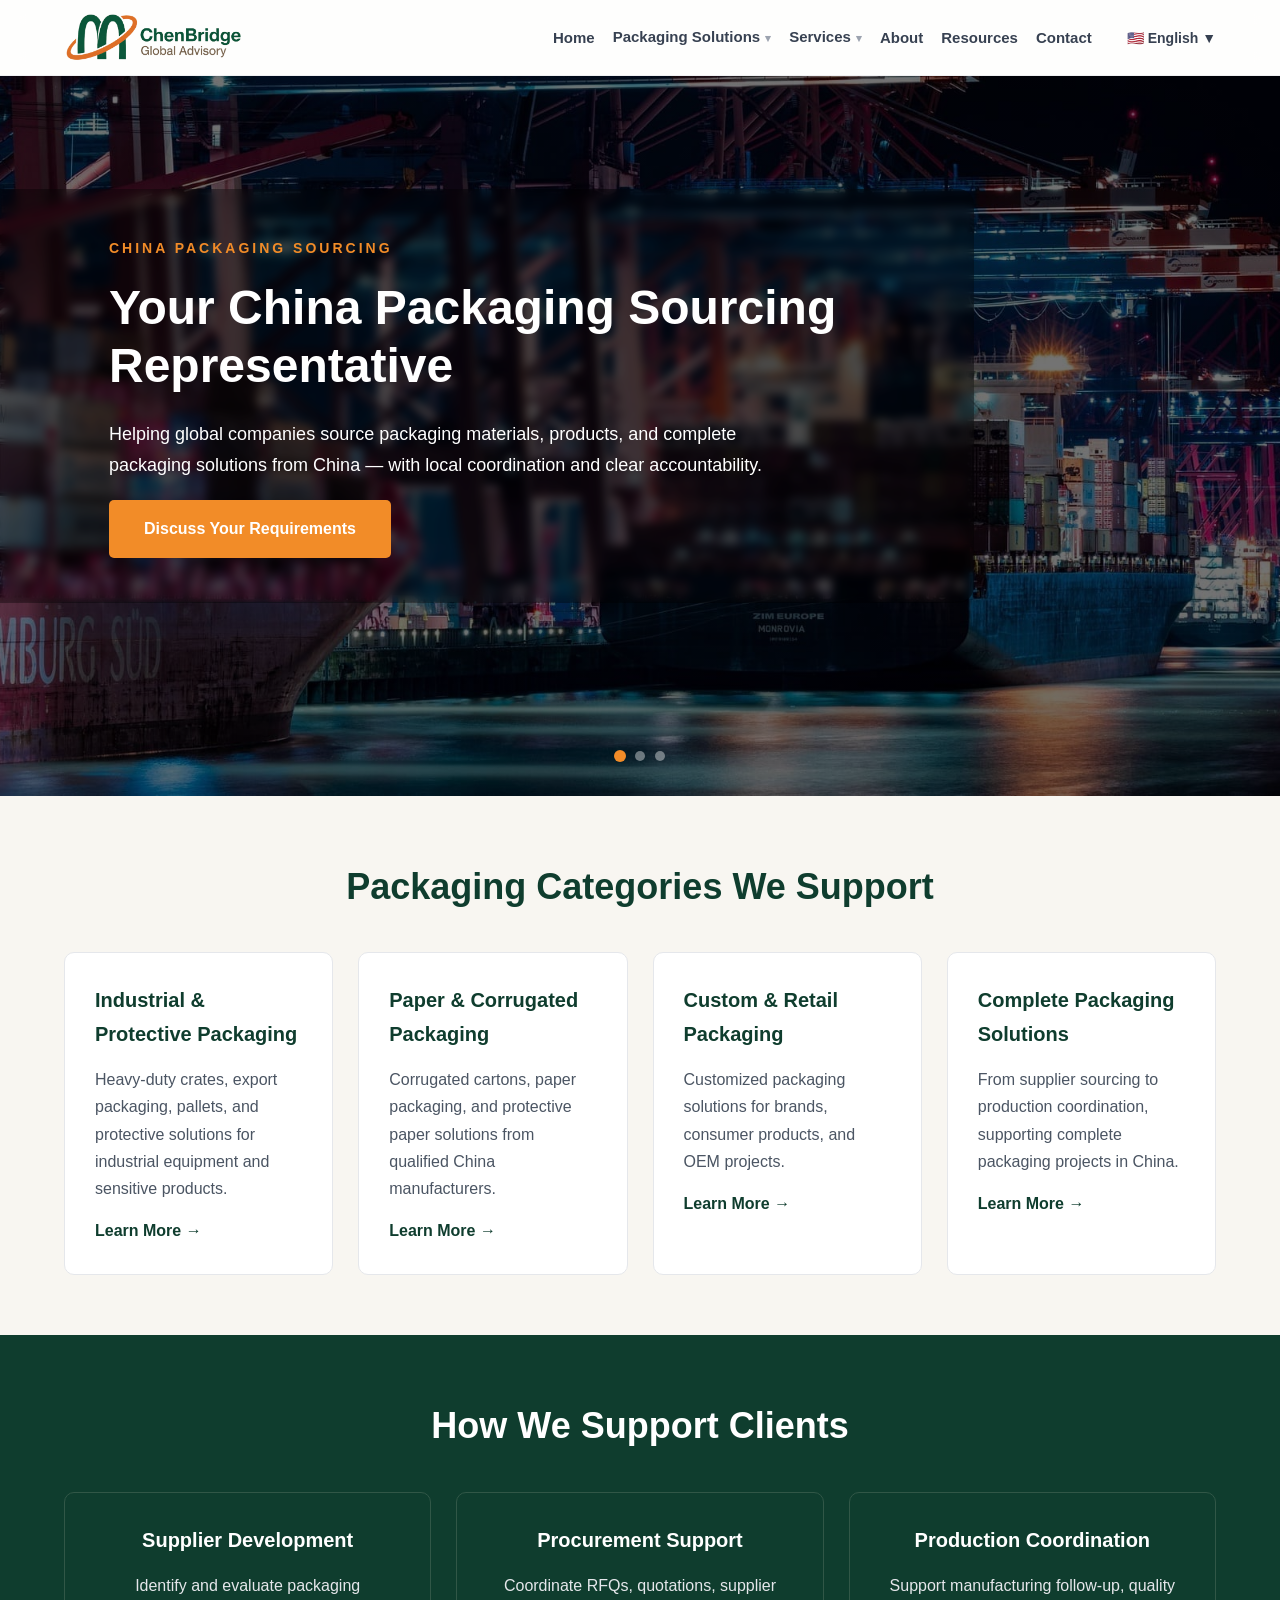
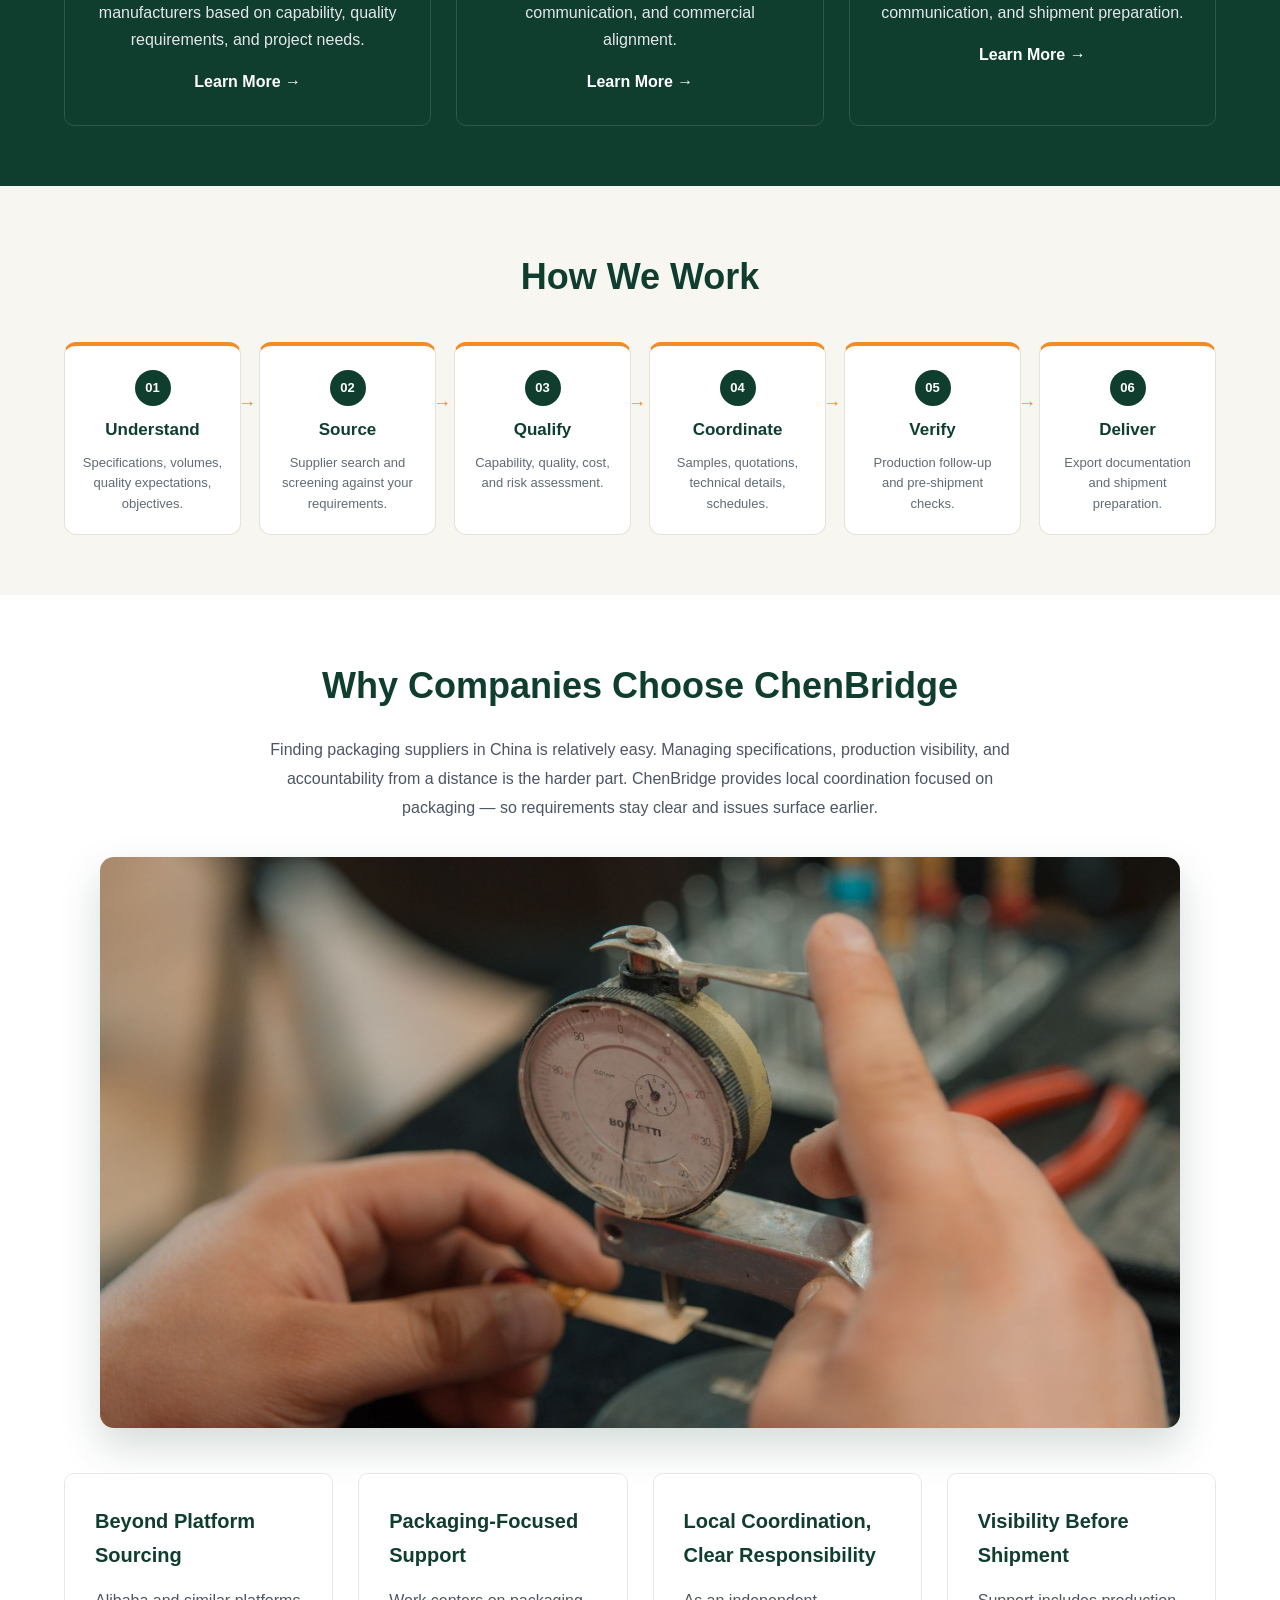
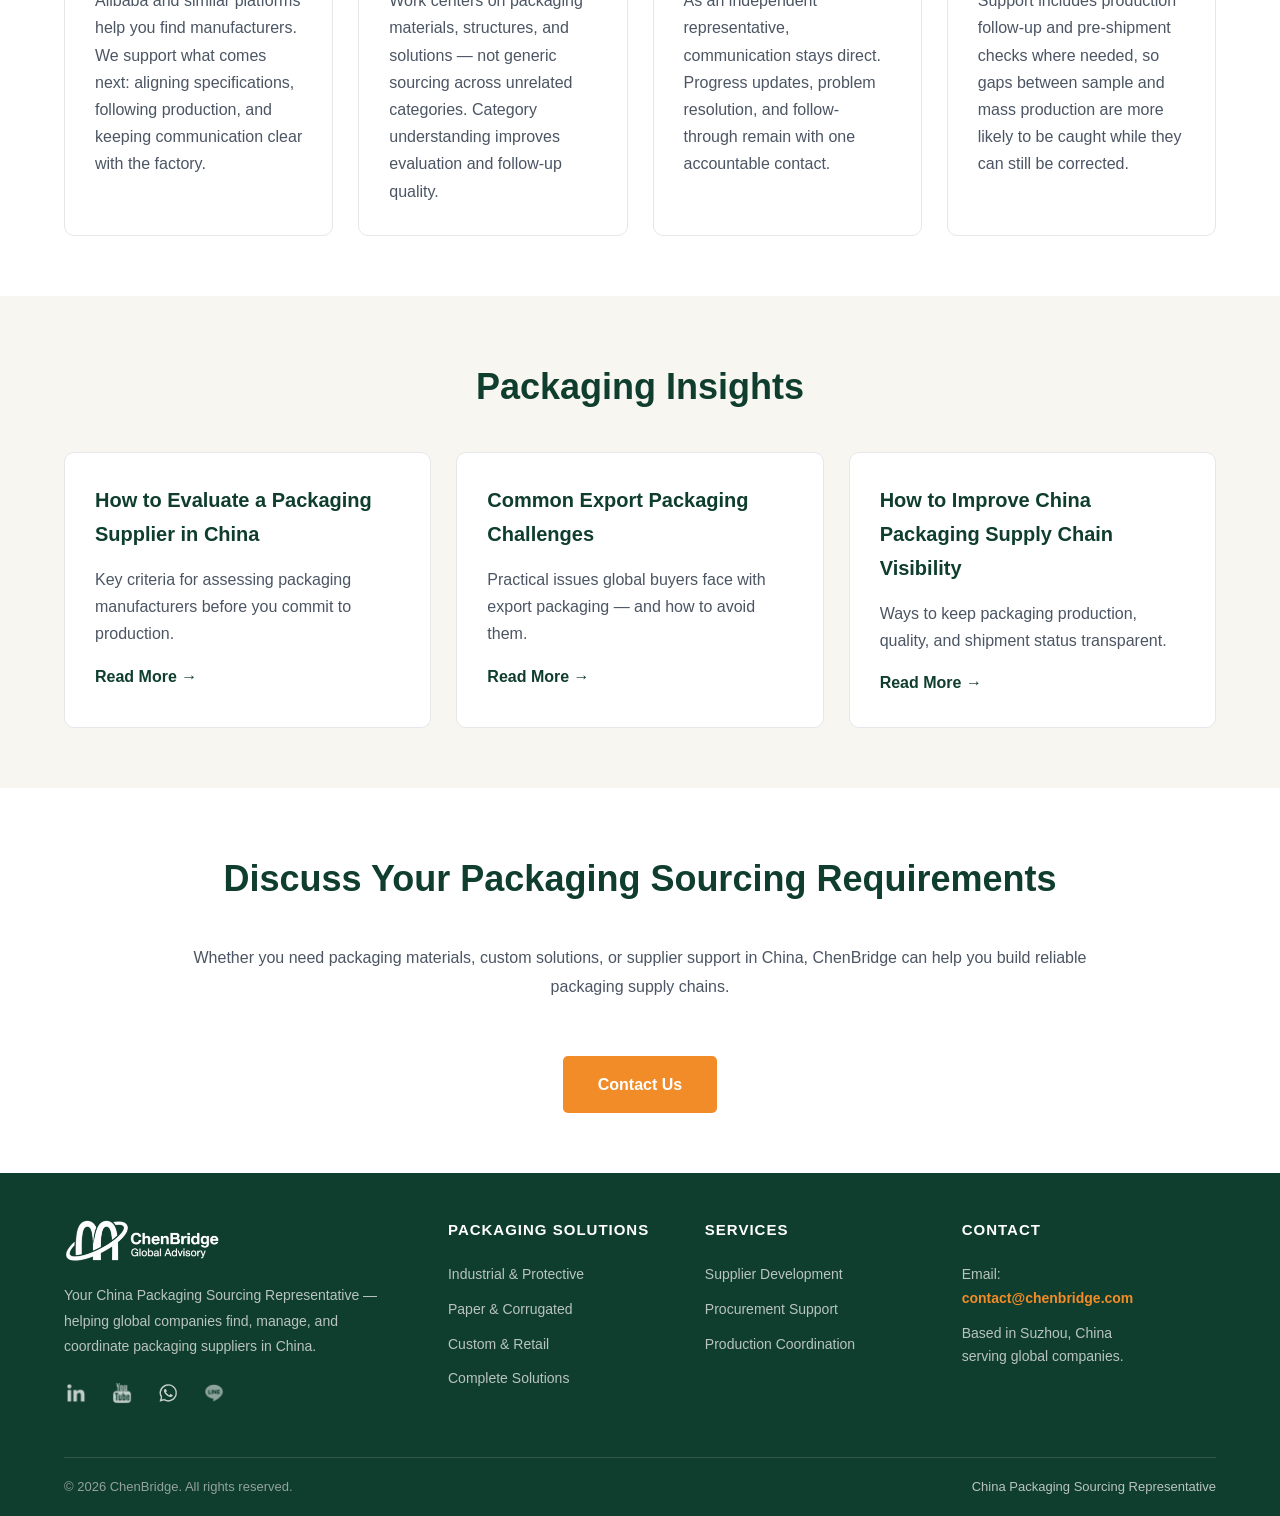
==== commit 2aa1ef9d: "Update" ====
--- a/index.html
+++ b/index.html
@@ -126,7 +126,7 @@
 
 <a href="about.html">About</a>
 
-<a href="insights.html">Insights</a>
+<a href="resources.html">Resources</a>
 
 <a href="contact.html">Contact</a>
 
@@ -526,11 +526,25 @@
 
 
 // Mobile menu toggle
-
 document.getElementById("menu-toggle").addEventListener("click", function(){
     document.getElementById("main-nav").classList.toggle("open");
 });
 
+// Mobile dropdown: click to expand/collapse (touch-friendly, no hover)
+document.querySelectorAll("#main-nav .dropdown > a").forEach(function(link){
+    link.addEventListener("click", function(e){
+        if (window.innerWidth <= 900) {
+            e.preventDefault();
+            var parent = this.parentElement;
+            var isOpen = parent.classList.contains("active");
+            document.querySelectorAll("#main-nav .dropdown").forEach(function(d){
+                d.classList.remove("active");
+            });
+            if (!isOpen) parent.classList.add("active");
+        }
+    });
+});
+
 </script>
 
 </body>
--- a/style.css
+++ b/style.css
@@ -1,731 +1,716 @@
 /* ==========================================
-   ChenBridge Website
-   Main Stylesheet — Packaging Sourcing Edition
-   (All original effects preserved: card hover,
-   hero slider, language switcher, image zoom)
-   ========================================== */
-
-
-/* ==========================================
-   Reset & Base
-   ========================================== */
+ ChenBridge Website
+ Main Stylesheet — Packaging Sourcing Edition
+ (All original effects preserved: card hover,
+ hero slider, language switcher, image zoom)
+ ========================================== */
+
+/* ==========================================
+ Reset & Base
+ ========================================== */
 
 * {
-    box-sizing: border-box;
-    margin: 0;
-    padding: 0;
-    font-family: Arial, Helvetica, sans-serif;
+ box-sizing: border-box;
+ margin: 0;
+ padding: 0;
+ font-family: Arial, Helvetica, sans-serif;
 }
 
 body {
-    color: #374151;
-    line-height: 1.7;
-    background: #F8F6F1;
-    top: 0 !important;
+ color: #374151;
+ line-height: 1.7;
+ background: #F8F6F1;
+ top: 0 !important;
 }
 
 html {
-    scroll-behavior: smooth;
+ scroll-behavior: smooth;
 }
 
 .container {
-    width: 90%;
-    max-width: 1200px;
-    margin: auto;
+ width: 90%;
+ max-width: 1200px;
+ margin: auto;
 }
 
 section[id] {
-    scroll-margin-top: 90px;
+ scroll-margin-top: 90px;
 }
 
 img {
-    max-width: 100%;
-}
-
-
-/* ==========================================
-   Header
-   ========================================== */
+ max-width: 100%;
+}
+
+/* ==========================================
+ Header
+ ========================================== */
 
 header {
-    padding: 10px 0;
-    border-bottom: 1px solid rgba(229, 231, 235, 0.6);
-    background: rgba(255, 255, 255, 0.85);
-    position: sticky;
-    top: 0;
-    z-index: 1000;
-    backdrop-filter: blur(12px);
-    -webkit-backdrop-filter: blur(12px);
+ padding: 10px 0;
+ border-bottom: 1px solid rgba(229, 231, 235, 0.6);
+ background: rgba(255, 255, 255, 0.85);
+ position: sticky;
+ top: 0;
+ z-index: 1000;
+ backdrop-filter: blur(12px);
+ -webkit-backdrop-filter: blur(12px);
 }
 
 .nav {
-    display: flex;
-    align-items: center;
+ display: flex;
+ align-items: center;
 }
 
 .brand {
-    margin-right: auto;
+ margin-right: auto;
 }
 
 .logo-img {
-    height: 55px;
-    width: auto;
-    display: block;
+ height: 55px;
+ width: auto;
+ display: block;
 }
 
 nav {
-    display: flex;
-    align-items: center;
+ display: flex;
+ align-items: center;
 }
 
 nav > a,
 nav .dropdown > a {
-    margin-left: 18px;
-    text-decoration: none;
-    color: #374151;
-    font-weight: 600;
-    font-size: 15px;
-    line-height: 40px;
-    display: inline-block;
+ margin-left: 18px;
+ text-decoration: none;
+ color: #374151;
+ font-weight: 600;
+ font-size: 15px;
+ line-height: 40px;
+ display: inline-block;
 }
 
 nav a:hover,
 nav .dropdown:hover > a {
-    color: #0F3D2E;
-}
-
-
-/* ==========================================
-   Navigation Dropdowns
-   ========================================== */
+ color: #0F3D2E;
+}
+
+/* ==========================================
+ Navigation Dropdowns
+ ========================================== */
 
 .dropdown {
-    position: relative;
+ position: relative;
 }
 
 .dropdown > a::after {
-    content: "▾";
-    font-size: 11px;
-    margin-left: 5px;
-    color: #9ca3af;
+ content: "▾";
+ font-size: 11px;
+ margin-left: 5px;
+ color: #9ca3af;
 }
 
 .dropdown-menu {
-    display: block;
-    position: absolute;
-    top: 100%;
-    left: 0;
-    background: white;
-    border: 1px solid #e5e7eb;
-    border-radius: 8px;
-    padding: 8px;
-    min-width: 260px;
-    box-shadow: 0 12px 30px rgba(0, 0, 0, 0.08);
-    z-index: 1100;
-    opacity: 0;
-    visibility: hidden;
-    transform: translateY(6px);
-    transition: opacity 0.2s ease, transform 0.2s ease, visibility 0s linear 1s;
+ display: block;
+ position: absolute;
+ top: 100%;
+ left: 0;
+ background: white;
+ border: 1px solid #e5e7eb;
+ border-radius: 8px;
+ padding: 8px;
+ min-width: 260px;
+ box-shadow: 0 12px 30px rgba(0, 0, 0, 0.08);
+ z-index: 1100;
+ opacity: 0;
+ visibility: hidden;
+ transform: translateY(6px);
+ transition: opacity 0.2s ease, transform 0.2s ease, visibility 0s linear 1s;
 }
 
 .dropdown-menu a {
-    display: block;
-    padding: 9px 14px;
-    text-decoration: none;
-    color: #374151;
-    font-size: 14px;
-    font-weight: 600;
-    border-radius: 6px;
-    white-space: nowrap;
+ display: block;
+ padding: 9px 14px;
+ text-decoration: none;
+ color: #374151;
+ font-size: 14px;
+ font-weight: 600;
+ border-radius: 6px;
+ white-space: nowrap;
 }
 
 .dropdown-menu a:hover {
-    background: #f3f4f6;
-    color: #0F3D2E;
+ background: #f3f4f6;
+ color: #0F3D2E;
 }
 
 .dropdown:hover .dropdown-menu {
-    opacity: 1;
-    visibility: visible;
-    transform: translateY(0);
-    transition-delay: 0s;
-}
-
-
-/* ==========================================
-   Mobile Menu Toggle
-   ========================================== */
+ opacity: 1;
+ visibility: visible;
+ transform: translateY(0);
+ transition-delay: 0s;
+}
+
+/* ==========================================
+ Mobile Menu Toggle
+ ========================================== */
 
 .menu-toggle {
-    display: none;
-    background: transparent;
-    border: none;
-    cursor: pointer;
-    padding: 8px;
-    margin-left: 15px;
+ display: none;
+ background: transparent;
+ border: none;
+ cursor: pointer;
+ padding: 8px;
+ margin-left: 15px;
 }
 
 .menu-toggle span {
-    display: block;
-    width: 24px;
-    height: 2px;
-    background: #0F3D2E;
-    margin: 5px 0;
-    border-radius: 2px;
-    transition: 0.3s;
-}
-
-
-/* ==========================================
-   Hero Slider (Home & About)
-   Background image + dark overlay + 3 slides
-   ========================================== */
+ display: block;
+ width: 24px;
+ height: 2px;
+ background: #0F3D2E;
+ margin: 5px 0;
+ border-radius: 2px;
+ transition: 0.3s;
+}
+
+/* ==========================================
+ Hero Slider (Home & About)
+ Background image + dark overlay + 3 slides
+ ========================================== */
 
 .hero-slider {
-    position: relative;
-    min-height: 720px;
-    display: flex;
-    align-items: center;
-    background-size: cover;
-    background-position: center;
+ position: relative;
+ min-height: 720px;
+ display: flex;
+ align-items: center;
+ background-size: cover;
+ background-position: center;
 }
 
 /* Semi-transparent dark overlay — preserved effect */
 
 .hero-slider::before {
-    content: "";
-    position: absolute;
-    inset: 0;
-    background: linear-gradient(rgba(0, 0, 0, 0.55), rgba(0, 0, 0, 0.55));
+ content: "";
+ position: absolute;
+ inset: 0;
+ background: linear-gradient(rgba(0, 0, 0, 0.55), rgba(0, 0, 0, 0.55));
 }
 
 .hero-slider .container {
-    position: relative;
-    z-index: 2;
+ position: relative;
+ z-index: 2;
 }
 
 .hero-content {
-    position: relative;
-    max-width: 820px;
-    padding: 45px;
-    transform: translateY(-40px);
-    z-index: 2;
+ position: relative;
+ max-width: 820px;
+ padding: 45px;
+ transform: translateY(-40px);
+ z-index: 2;
 }
 
 /* Frosted translucent text panel — preserved effect */
 
 .hero-content::before {
-    content: "";
-    position: absolute;
-    top: 0;
-    bottom: 0;
-    left: -90px;
-    right: -90px;
-    background: rgba(0, 0, 0, 0.35);
-    backdrop-filter: blur(5px);
-    -webkit-backdrop-filter: blur(5px);
-    border-radius: 16px;
-    z-index: -1;
+ content: "";
+ position: absolute;
+ top: 0;
+ bottom: 0;
+ left: -90px;
+ right: -90px;
+ background: rgba(0, 0, 0, 0.35);
+ backdrop-filter: blur(5px);
+ -webkit-backdrop-filter: blur(5px);
+ border-radius: 16px;
+ z-index: -1;
 }
 
 .hero-slide {
-    display: none;
-    animation: heroFade 0.9s ease;
+ display: none;
+ animation: heroFade 0.9s ease;
 }
 
 .hero-slide.active {
-    display: block;
+ display: block;
 }
 
 @keyframes heroFade {
-    from { opacity: 0; transform: translateY(12px); }
-    to   { opacity: 1; transform: translateY(0); }
+ from { opacity: 0; transform: translateY(12px); }
+ to { opacity: 1; transform: translateY(0); }
 }
 
 .hero-label {
-    display: inline-block;
-    color: #F28C28;
-    font-size: 14px;
-    font-weight: 700;
-    letter-spacing: 3px;
-    margin-bottom: 18px;
-    text-transform: uppercase;
+ display: inline-block;
+ color: #F28C28;
+ font-size: 14px;
+ font-weight: 700;
+ letter-spacing: 3px;
+ margin-bottom: 18px;
+ text-transform: uppercase;
 }
 
 .hero-slide h1 {
-    color: white;
-    font-size: 48px;
-    line-height: 1.2;
-    margin-bottom: 25px;
+ color: white;
+ font-size: 48px;
+ line-height: 1.2;
+ margin-bottom: 25px;
 }
 
 .hero-slide p {
-    color: white;
-    font-size: 18px;
-    line-height: 1.7;
-    max-width: 680px;
+ color: white;
+ font-size: 18px;
+ line-height: 1.7;
+ max-width: 680px;
 }
 
 /* Slide indicator dots */
 
 .hero-dots {
-    position: absolute;
-    bottom: 35px;
-    left: 50%;
-    transform: translateX(-50%);
-    z-index: 3;
-    display: flex;
-    gap: 10px;
+ position: absolute;
+ bottom: 35px;
+ left: 50%;
+ transform: translateX(-50%);
+ z-index: 3;
+ display: flex;
+ gap: 10px;
 }
 
 .hero-dots span {
-    width: 10px;
-    height: 10px;
-    border-radius: 50%;
-    background: rgba(255, 255, 255, 0.4);
-    cursor: pointer;
-    transition: 0.3s;
+ width: 10px;
+ height: 10px;
+ border-radius: 50%;
+ background: rgba(255, 255, 255, 0.4);
+ cursor: pointer;
+ transition: 0.3s;
 }
 
 .hero-dots span.active {
-    background: #F28C28;
-    transform: scale(1.2);
-}
-
-
-/* ==========================================
-   Inner Page Hero (text + image)
-   ========================================== */
+ background: #F28C28;
+ transform: scale(1.2);
+}
+
+/* ==========================================
+ Inner Page Hero (text + image)
+ ========================================== */
 
 .hero {
-    background: #F8F6F1;
-    padding: 90px 0 70px;
+ background: #F8F6F1;
+ padding: 90px 0 70px;
 }
 
 .hero-grid {
-    display: grid;
-    grid-template-columns: 1fr 1fr;
-    gap: 70px;
-    align-items: center;
+ display: grid;
+ grid-template-columns: 1fr 1fr;
+ gap: 70px;
+ align-items: center;
 }
 
 h1 {
-    font-size: 42px;
-    line-height: 1.2;
-    color: #0F3D2E;
-    margin-bottom: 20px;
+ font-size: 42px;
+ line-height: 1.2;
+ color: #0F3D2E;
+ margin-bottom: 20px;
 }
 
 .hero p {
-    font-size: 17px;
-    line-height: 1.6;
-    color: #4b5563;
-    margin: 12px 0;
+ font-size: 17px;
+ line-height: 1.6;
+ color: #4b5563;
+ margin: 12px 0;
 }
 
 .hero-image {
-    width: 100%;
-    max-width: 500px;
-    border-radius: 12px;
-    display: block;
-    margin: auto;
-    box-shadow: 0 20px 45px rgba(15, 61, 46, 0.15);
+ width: 100%;
+ max-width: 500px;
+ border-radius: 12px;
+ display: block;
+ margin: auto;
+ box-shadow: 0 20px 45px rgba(15, 61, 46, 0.15);
 }
 
 .page-label {
-    display: inline-block;
-    color: #B85E0A;
-    font-size: 13px;
-    font-weight: 700;
-    letter-spacing: 3px;
-    margin-bottom: 14px;
-    text-transform: uppercase;
+ display: inline-block;
+ color: #B85E0A;
+ font-size: 13px;
+ font-weight: 700;
+ letter-spacing: 3px;
+ margin-bottom: 14px;
+ text-transform: uppercase;
 }
 
 /* Keep the bright orange accent only on dark/photo hero backgrounds */
 .hero-slider .hero-label,
 .about-hero .hero-label {
-    color: #F28C28;
-}
-
-
-/* ==========================================
-   Buttons
-   ========================================== */
+ color: #F28C28;
+}
+
+/* ==========================================
+ Buttons
+ ========================================== */
 
 .btn {
-    background: #F28C28;
-    color: white;
-    padding: 15px 35px;
-    text-decoration: none;
-    border-radius: 5px;
-    font-weight: bold;
-    display: inline-block;
-    margin-top: 20px;
-    transition: 0.3s;
+ background: #F28C28;
+ color: white;
+ padding: 15px 35px;
+ text-decoration: none;
+ border-radius: 5px;
+ font-weight: bold;
+ display: inline-block;
+ margin-top: 20px;
+ transition: 0.3s;
 }
 
 .btn:hover {
-    background: #D96F16;
-    transform: translateY(-2px);
+ background: #D96F16;
+ transform: translateY(-2px);
 }
 
 .btn-outline {
-    background: transparent;
-    border: 2px solid white;
-    color: white;
+ background: transparent;
+ border: 2px solid white;
+ color: white;
 }
 
 .btn-outline:hover {
-    background: rgba(255, 255, 255, 0.12);
-    border-color: white;
-}
-
-
-/* ==========================================
-   Sections
-   ========================================== */
+ background: rgba(255, 255, 255, 0.12);
+ border-color: white;
+}
+
+/* ==========================================
+ Sections
+ ========================================== */
 
 section {
-    padding: 60px 0;
+ padding: 60px 0;
 }
 
 section h2 {
-    font-size: 36px;
-    color: #0F3D2E;
-    margin-bottom: 35px;
-    text-align: center;
+ font-size: 36px;
+ color: #0F3D2E;
+ margin-bottom: 35px;
+ text-align: center;
 }
 
 .section-sub {
-    font-size: 16px;
-    max-width: 760px;
-    margin: -15px auto 35px;
-    color: #4b5563;
-    text-align: center;
-    line-height: 1.8;
+ font-size: 16px;
+ max-width: 760px;
+ margin: -15px auto 35px;
+ color: #4b5563;
+ text-align: center;
+ line-height: 1.8;
 }
 
 .text {
-    font-size: 16px;
-    max-width: 900px;
-    margin: 0 auto 35px;
-    color: #4b5563;
-    text-align: center;
-    line-height: 1.8;
-}
-
-
-/* ==========================================
-   Cards (hover lift effect preserved)
-   ========================================== */
+ font-size: 16px;
+ max-width: 900px;
+ margin: 0 auto 35px;
+ color: #4b5563;
+ text-align: center;
+ line-height: 1.8;
+}
+
+/* ==========================================
+ Cards (hover lift effect preserved)
+ ========================================== */
 
 .cards {
-    display: grid;
-    grid-template-columns: repeat(4, 1fr);
-    gap: 25px;
+ display: grid;
+ grid-template-columns: repeat(4, 1fr);
+ gap: 25px;
 }
 
 .three-col {
-    grid-template-columns: repeat(3, 1fr);
+ grid-template-columns: repeat(3, 1fr);
 }
 
 .four-col {
-    grid-template-columns: repeat(4, 1fr);
+ grid-template-columns: repeat(4, 1fr);
 }
 
 .two-col {
-    grid-template-columns: repeat(2, 1fr);
+ grid-template-columns: repeat(2, 1fr);
 }
 
 .card {
-    border: 1px solid #e5e7eb;
-    padding: 30px;
-    border-radius: 10px;
-    background: white;
-    transition: 0.3s;
+ border: 1px solid #e5e7eb;
+ padding: 30px;
+ border-radius: 10px;
+ background: white;
+ transition: 0.3s;
 }
 
 .card h3 {
-    color: #0F3D2E;
-    margin-bottom: 15px;
-    font-size: 20px;
+ color: #0F3D2E;
+ margin-bottom: 15px;
+ font-size: 20px;
 }
 
 .card p {
-    color: #4b5563;
+ color: #4b5563;
 }
 
 .card:hover {
-    transform: translateY(-5px);
-    box-shadow: 0 10px 25px rgba(0, 0, 0, 0.08);
+ transform: translateY(-5px);
+ box-shadow: 0 10px 25px rgba(0, 0, 0, 0.08);
 }
 
 .card a {
-    color: #0F3D2E;
-    text-decoration: none;
-    font-weight: 600;
-    display: inline-block;
-    margin-top: 15px;
+ color: #0F3D2E;
+ text-decoration: none;
+ font-weight: 600;
+ display: inline-block;
+ margin-top: 15px;
 }
 
 .card a:hover {
-    color: #F28C28;
+ color: #F28C28;
 }
 
 /* Numbered process step */
 
 .step-num {
-    display: inline-block;
-    color: #F28C28;
-    font-size: 26px;
-    font-weight: 800;
-    margin-bottom: 12px;
-}
-
-
-/* ==========================================
-   Dark Section
-   ========================================== */
+ display: inline-block;
+ color: #F28C28;
+ font-size: 26px;
+ font-weight: 800;
+ margin-bottom: 12px;
+}
+
+/* ==========================================
+ Dark Section
+ ========================================== */
 
 .dark {
-    background: #0F3D2E;
-    color: white;
+ background: #0F3D2E;
+ color: white;
 }
 
 .dark h2,
 .dark h3 {
-    color: white;
+ color: white;
 }
 
 .dark-card {
-    border-color: #315747;
-    background: transparent;
-    text-align: center;
+ border-color: #315747;
+ background: transparent;
+ text-align: center;
 }
 
 .dark-card p {
-    color: #e5e7eb;
+ color: #e5e7eb;
 }
 
 .dark .card a,
 .dark-card a {
-    color: white;
+ color: white;
 }
 
 .dark .card a:hover,
 .dark-card a:hover {
-    color: #F28C28;
+ color: #F28C28;
 }
 
 .light-section {
-    background: white;
-}
-
-
-/* ==========================================
-   Tags
-   ========================================== */
+ background: white;
+}
+
+/* ==========================================
+ Tags
+ ========================================== */
 
 .tags {
-    display: flex;
-    flex-wrap: wrap;
-    gap: 15px;
-    justify-content: center;
+ display: flex;
+ flex-wrap: wrap;
+ gap: 15px;
+ justify-content: center;
 }
 
 .tags span {
-    background: white;
-    padding: 12px 20px;
-    border-radius: 30px;
-    color: #0F3D2E;
-    font-weight: 600;
-    border: 1px solid #e5e7eb;
+ background: white;
+ padding: 12px 20px;
+ border-radius: 30px;
+ color: #0F3D2E;
+ font-weight: 600;
+ border: 1px solid #e5e7eb;
 }
 
 .dark .tags span {
-    background: rgba(255, 255, 255, 0.08);
-    border-color: #315747;
-    color: white;
-}
-
-
-/* ==========================================
-   Contact
-   ========================================== */
+ background: rgba(255, 255, 255, 0.08);
+ border-color: #315747;
+ color: white;
+}
+
+/* ==========================================
+ Contact
+ ========================================== */
 
 .contact {
-    background: white;
-    text-align: center;
+ background: white;
+ text-align: center;
 }
 
 .contact h2,
 .contact p {
-    text-align: center;
+ text-align: center;
 }
 
 .contact .mail-link {
-    display: inline-block;
-    font-size: 26px;
-    color: #F28C28;
-    text-decoration: none;
-    font-weight: bold;
+ display: inline-block;
+ font-size: 26px;
+ color: #F28C28;
+ text-decoration: none;
+ font-weight: bold;
 }
 
 .contact .mail-link:hover {
-    color: #D96F16;
-}
-
-
-/* ==========================================
-   Social Icons
-   ========================================== */
+ color: #D96F16;
+}
+
+/* ==========================================
+ Social Icons
+ ========================================== */
 
 .social-icons {
-    display: flex;
-    justify-content: center;
-    gap: 15px;
-    margin-top: 20px;
+ display: flex;
+ justify-content: center;
+ gap: 15px;
+ margin-top: 20px;
 }
 
 .social-icons img {
-    width: 24px;
-    height: 24px;
-    transition: 0.3s;
+ width: 24px;
+ height: 24px;
+ transition: 0.3s;
 }
 
 .social-icons a:hover img {
-    transform: translateY(-3px);
-    opacity: 0.8;
-}
-
-
-/* ==========================================
-   Footer — International Edition
-   ========================================== */
+ transform: translateY(-3px);
+ opacity: 0.8;
+}
+
+/* ==========================================
+ Footer — International Edition
+ ========================================== */
 
 footer {
-    background: #0F3D2E;
-    color: #d1d5db;
-    font-size: 14px;
+ background: #0F3D2E;
+ color: #d1d5db;
+ font-size: 14px;
 }
 
 .footer-main {
-    display: grid;
-    grid-template-columns: 1.6fr 1fr 1fr 1.2fr;
-    gap: 45px;
-    padding: 44px 0 34px;
+ display: grid;
+ grid-template-columns: 1.6fr 1fr 1fr 1.2fr;
+ gap: 45px;
+ padding: 44px 0 34px;
 }
 
 .footer-brand img {
-    height: 48px;
-    width: auto;
-    margin-bottom: 18px;
-    display: block;
+ height: 48px;
+ width: auto;
+ margin-bottom: 18px;
+ display: block;
 }
 
 .footer-brand p {
-    color: #b9c4be;
-    line-height: 1.8;
-    max-width: 320px;
+ color: #b9c4be;
+ line-height: 1.8;
+ max-width: 320px;
 }
 
 .footer-col h4 {
-    color: white;
-    font-size: 15px;
-    letter-spacing: 1px;
-    margin-bottom: 20px;
-    text-transform: uppercase;
+ color: white;
+ font-size: 15px;
+ letter-spacing: 1px;
+ margin-bottom: 20px;
+ text-transform: uppercase;
 }
 
 .footer-col a {
-    display: block;
-    color: #b9c4be;
-    text-decoration: none;
-    margin-bottom: 11px;
-    transition: 0.25s;
+ display: block;
+ color: #b9c4be;
+ text-decoration: none;
+ margin-bottom: 11px;
+ transition: 0.25s;
 }
 
 .footer-col a:hover {
-    color: #F28C28;
-    padding-left: 4px;
+ color: #F28C28;
+ padding-left: 4px;
 }
 
 .footer-contact p {
-    color: #b9c4be;
-    margin-bottom: 11px;
+ color: #b9c4be;
+ margin-bottom: 11px;
 }
 
 .footer-contact a {
-    color: #F28C28;
-    text-decoration: none;
-    font-weight: 600;
+ color: #F28C28;
+ text-decoration: none;
+ font-weight: 600;
 }
 
 .footer-contact a:hover {
-    color: #f5a956;
+ color: #f5a956;
 }
 
 .footer-social {
-    display: flex;
-    gap: 22px;
-    margin-top: 22px;
-    align-items: center;
+ display: flex;
+ gap: 22px;
+ margin-top: 22px;
+ align-items: center;
 }
 
 .footer-social a {
-    display: inline-flex;
-    align-items: center;
-    opacity: 0.75;
-    transition: opacity 0.3s ease, transform 0.3s ease;
+ display: inline-flex;
+ align-items: center;
+ opacity: 0.75;
+ transition: opacity 0.3s ease, transform 0.3s ease;
 }
 
 .footer-social a:hover {
-    opacity: 1;
-    transform: translateY(-3px);
+ opacity: 1;
+ transform: translateY(-3px);
 }
 
 .footer-social img {
-    width: 24px;
-    height: 24px;
-    display: block;
+ width: 24px;
+ height: 24px;
+ display: block;
 }
 
 .footer-bottom {
-    border-top: 1px solid #315747;
-    padding: 18px 0;
-    display: flex;
-    justify-content: space-between;
-    align-items: center;
-    flex-wrap: wrap;
-    gap: 10px;
-    color: #93a39b;
-    font-size: 13px;
+ border-top: 1px solid #315747;
+ padding: 18px 0;
+ display: flex;
+ justify-content: space-between;
+ align-items: center;
+ flex-wrap: wrap;
+ gap: 10px;
+ color: #93a39b;
+ font-size: 13px;
 }
 
 .footer-bottom .footer-tagline {
-    color: #b9c4be;
-}
-
-
-/* ==========================================
-   Google Translate
-   ========================================== */
+ color: #b9c4be;
+}
+
+/* ==========================================
+ Google Translate
+ ========================================== */
 
 .goog-te-banner-frame,
 .goog-te-banner-frame.skiptranslate {
-    display: none !important;
-    visibility: hidden !important;
+ display: none !important;
+ visibility: hidden !important;
 }
 
 .skiptranslate iframe {
-    display: none !important;
+ display: none !important;
 }
 
 #google_translate_element {
-    position: fixed;
-    left: -9999px;
-    top: -9999px;
+ position: fixed;
+ left: -9999px;
+ top: -9999px;
 }
 
 /* Hide all Google Translate popups, tooltips and floating icons */
@@ -738,798 +723,810 @@
 #goog-gt-tt,
 .VIpgJd-ZVi9od-ORHb-OEVmcd,
 .skiptranslate > iframe {
-    display: none !important;
-    visibility: hidden !important;
-}
-
-
-/* ==========================================
-   Language Switcher
-   ========================================== */
+ display: none !important;
+ visibility: hidden !important;
+}
+
+/* ==========================================
+ Language Switcher
+ ========================================== */
 
 .language-switcher {
-    position: relative;
-    margin-left: 35px;
+ position: relative;
+ margin-left: 35px;
 }
 
 #language-button {
-    background: transparent;
-    border: none;
-    font-size: 14px;
-    cursor: pointer;
-    color: #374151;
-    font-weight: 600;
+ background: transparent;
+ border: none;
+ font-size: 14px;
+ cursor: pointer;
+ color: #374151;
+ font-weight: 600;
 }
 
 .language-menu {
-    display: block;
-    position: absolute;
-    top: 35px;
-    right: 0;
-    background: white;
-    border: 1px solid #e5e7eb;
-    border-radius: 8px;
-    padding: 10px;
-    min-width: 160px;
-    z-index: 1200;
-    opacity: 0;
-    visibility: hidden;
-    transform: translateY(6px);
-    transition: opacity 0.2s ease, transform 0.2s ease, visibility 0s linear 1s;
+ display: block;
+ position: absolute;
+ top: 35px;
+ right: 0;
+ background: white;
+ border: 1px solid #e5e7eb;
+ border-radius: 8px;
+ padding: 10px;
+ min-width: 160px;
+ z-index: 1200;
+ opacity: 0;
+ visibility: hidden;
+ transform: translateY(6px);
+ transition: opacity 0.2s ease, transform 0.2s ease, visibility 0s linear 1s;
 }
 
 .language-menu a {
-    display: block;
-    padding: 8px 12px;
-    text-decoration: none;
-    color: #374151;
+ display: block;
+ padding: 8px 12px;
+ text-decoration: none;
+ color: #374151;
 }
 
 .language-menu a:hover {
-    background: #f3f4f6;
+ background: #f3f4f6;
 }
 
 .language-switcher:hover .language-menu {
-    opacity: 1;
-    visibility: visible;
-    transform: translateY(0);
-    transition-delay: 0s;
-}
-
-
-/* ==========================================
-   Packaging Capability Showcase
-   (image zoom hover effect preserved)
-   ========================================== */
+ opacity: 1;
+ visibility: visible;
+ transform: translateY(0);
+ transition-delay: 0s;
+}
+
+/* ==========================================
+ Packaging Capability Showcase
+ (image zoom hover effect preserved)
+ ========================================== */
 
 .capability-showcase {
-    background: #F8F6F1;
+ background: #F8F6F1;
 }
 
 .showcase-grid {
-    display: grid;
-    grid-template-columns: repeat(4, 1fr);
-    gap: 25px;
+ display: grid;
+ grid-template-columns: repeat(4, 1fr);
+ gap: 25px;
 }
 
 .showcase-card {
-    overflow: hidden;
-    border-radius: 12px;
+ overflow: hidden;
+ border-radius: 12px;
 }
 
 .image-slider {
-    position: relative;
-    width: 100%;
-    height: 280px;
-    overflow: hidden;
-    border-radius: 12px;
-    background: white;
+ position: relative;
+ width: 100%;
+ height: 280px;
+ overflow: hidden;
+ border-radius: 12px;
+ background: white;
 }
 
 .image-slider img {
-    width: 100%;
-    height: 100%;
-    object-fit: cover;
-    display: block;
-    transition: 0.5s;
+ width: 100%;
+ height: 100%;
+ object-fit: cover;
+ display: block;
+ transition: 0.5s;
 }
 
 .image-slider:hover img {
-    transform: scale(1.05);
+ transform: scale(1.05);
 }
 
 /* Overlay */
 
 .overlay {
-    position: absolute;
-    left: 0;
-    bottom: 0;
-    width: 100%;
-    padding: 12px 15px;
-    background: rgba(0, 0, 0, 0.45);
-    color: white;
-    text-align: center;
+ position: absolute;
+ left: 0;
+ bottom: 0;
+ width: 100%;
+ padding: 12px 15px;
+ background: rgba(0, 0, 0, 0.45);
+ color: white;
+ text-align: center;
 }
 
 .overlay h3 {
-    margin: 0;
-    color: white;
-    font-size: 18px;
-    font-weight: 700;
+ margin: 0;
+ color: white;
+ font-size: 18px;
+ font-weight: 700;
 }
 
 .overlay span {
-    display: block;
-    margin-top: 3px;
-    font-size: 13px;
-    color: #f3f4f6;
-}
-
-
-/* ==========================================
-   About Page Compatibility
-   ========================================== */
+ display: block;
+ margin-top: 3px;
+ font-size: 13px;
+ color: #f3f4f6;
+}
+
+/* ==========================================
+ About Page Compatibility
+ ========================================== */
 
 .leadership-grid {
-    display: grid;
-    grid-template-columns: 1fr 1fr;
-    gap: 60px;
-    align-items: center;
+ display: grid;
+ grid-template-columns: 1fr 1fr;
+ gap: 60px;
+ align-items: center;
 }
 
 .leadership-image {
-    width: 100%;
-    max-width: 400px;
-    border-radius: 12px;
-}
-
-
-/* ==========================================
-   Large Screens (desktop monitors)
-   ========================================== */
+ width: 100%;
+ max-width: 400px;
+ border-radius: 12px;
+}
+
+/* ==========================================
+ Large Screens (desktop monitors)
+ ========================================== */
 
 @media (min-width: 1500px) {
 
-    .container {
-        max-width: 1320px;
-    }
-
-    .hero-slider {
-        min-height: 780px;
-    }
-
-    .hero-slide h1 {
-        font-size: 54px;
-    }
-
-    section h2 {
-        font-size: 40px;
-    }
-}
-
-
-/* ==========================================
-   Tablet / Small Laptop Responsive
-   ========================================== */
+ .container {
+ max-width: 1320px;
+ }
+
+ .hero-slider {
+ min-height: 780px;
+ }
+
+ .hero-slide h1 {
+ font-size: 54px;
+ }
+
+ section h2 {
+ font-size: 40px;
+ }
+}
+
+/* ==========================================
+ Tablet / Small Laptop Responsive
+ ========================================== */
 
 @media (max-width: 1100px) and (min-width: 901px) {
 
-    .cards,
-    .four-col {
-        grid-template-columns: repeat(2, 1fr);
-    }
-
-    .showcase-grid {
-        grid-template-columns: repeat(2, 1fr);
-    }
-
-    .three-col {
-        grid-template-columns: repeat(3, 1fr);
-        gap: 20px;
-    }
-
-    .footer-main {
-        grid-template-columns: 1fr 1fr;
-        gap: 35px;
-    }
-
-    h1 {
-        font-size: 36px;
-    }
-
-    .hero-slide h1 {
-        font-size: 40px;
-    }
-
-    .hero-slider {
-        min-height: 640px;
-    }
-
-    .hero-content::before {
-        left: -30px;
-        right: -30px;
-    }
-
-    nav > a,
-    nav .dropdown > a {
-        margin-left: 12px;
-        font-size: 14px;
-    }
-}
-
-
-/* ==========================================
-   Mobile Responsive
-   ========================================== */
+ .cards,
+ .four-col {
+ grid-template-columns: repeat(2, 1fr);
+ }
+
+ .showcase-grid {
+ grid-template-columns: repeat(2, 1fr);
+ }
+
+ .three-col {
+ grid-template-columns: repeat(3, 1fr);
+ gap: 20px;
+ }
+
+ .footer-main {
+ grid-template-columns: 1fr 1fr;
+ gap: 35px;
+ }
+
+ h1 {
+ font-size: 36px;
+ }
+
+ .hero-slide h1 {
+ font-size: 40px;
+ }
+
+ .hero-slider {
+ min-height: 640px;
+ }
+
+ .hero-content::before {
+ left: -30px;
+ right: -30px;
+ }
+
+ nav > a,
+ nav .dropdown > a {
+ margin-left: 12px;
+ font-size: 14px;
+ }
+}
+
+/* ==========================================
+ Mobile Responsive
+ ========================================== */
 
 @media (max-width: 900px) {
 
-    header {
-        padding: 12px 0;
-    }
-
-    .logo-img {
-        height: 50px;
-    }
-
-    .menu-toggle {
-        display: block;
-    }
-
-    nav {
-        display: none;
-        position: absolute;
-        top: 100%;
-        left: 0;
-        right: 0;
-        background: white;
-        flex-direction: column;
-        align-items: stretch;
-        padding: 10px 5%;
-        border-bottom: 1px solid #e5e7eb;
-        box-shadow: 0 15px 30px rgba(0, 0, 0, 0.08);
-    }
-
-    nav.open {
-        display: flex;
-    }
-
-    nav > a,
-    nav .dropdown > a {
-        margin-left: 0;
-        padding: 6px 0;
-        line-height: 1.6;
-    }
-
-    .dropdown-menu {
-        position: static;
-        display: block;
-        border: none;
-        box-shadow: none;
-        padding: 0 0 8px 16px;
-        min-width: 0;
-    }
-
-    .dropdown-menu a {
-        padding: 6px 0;
-        font-weight: 500;
-        color: #6b7280;
-    }
-
-    .language-switcher {
-        margin-left: auto;
-    }
-
-    #language-button {
-        font-size: 14px;
-    }
-
-    /* Hero slider mobile */
-
-    .hero-slider {
-        min-height: 560px;
-    }
-
-    .hero-content {
-        padding: 30px 20px;
-        transform: none;
-    }
-
-    .hero-content::before {
-        left: -15px;
-        right: -15px;
-    }
-
-    .hero-slide h1 {
-        font-size: 32px;
-        line-height: 1.2;
-    }
-
-    .hero-slide p {
-        font-size: 16px;
-    }
-
-    /* Inner hero mobile */
-
-    .hero {
-        padding: 40px 0;
-    }
-
-    .hero-grid {
-        grid-template-columns: 1fr;
-        gap: 35px;
-    }
-
-    .hero h1,
-    h1 {
-        font-size: 34px;
-        line-height: 1.15;
-    }
-
-    .hero p {
-        font-size: 16px;
-    }
-
-    .hero-image {
-        margin-top: 25px;
-    }
-
-    h2,
-    section h2 {
-        font-size: 30px !important;
-        line-height: 1.25;
-    }
-
-    .cards,
-    .three-col,
-    .four-col,
-    .two-col,
-    .showcase-grid {
-        grid-template-columns: 1fr;
-    }
-
-    .card {
-        padding: 22px;
-    }
-
-    .card h3 {
-        font-size: 20px;
-        line-height: 1.3;
-    }
-
-    .card p {
-        font-size: 16px;
-        line-height: 1.6;
-    }
-
-    section > .container > p {
-        text-align: center;
-    }
-
-    .dark h2 {
-        font-size: 30px;
-    }
-
-    .image-slider {
-        height: 220px;
-    }
-
-    .contact h2 {
-        font-size: 30px;
-        line-height: 1.25;
-    }
-
-    .contact .text {
-        font-size: 16px;
-        line-height: 1.7;
-        padding: 0 10px;
-    }
-
-    .contact .mail-link {
-        font-size: 22px;
-    }
-
-    /* Footer mobile */
-
-    .footer-main {
-        grid-template-columns: 1fr;
-        gap: 35px;
-        padding: 50px 0 40px;
-    }
-
-    .footer-bottom {
-        justify-content: center;
-        text-align: center;
-    }
-}
-
-
-/* ==========================================
-   Small Phones
-   ========================================== */
+ header {
+ padding: 12px 0;
+ }
+
+ .logo-img {
+ height: 50px;
+ }
+
+ .menu-toggle {
+ display: block;
+ }
+
+ nav {
+ display: none;
+ position: absolute;
+ top: 100%;
+ left: 0;
+ right: 0;
+ background: white;
+ flex-direction: column;
+ align-items: stretch;
+ padding: 10px 5%;
+ border-bottom: 1px solid #e5e7eb;
+ box-shadow: 0 15px 30px rgba(0, 0, 0, 0.08);
+ }
+
+ nav.open {
+ display: flex;
+ }
+
+ nav > a,
+ nav .dropdown > a {
+ margin-left: 0;
+ padding: 6px 0;
+ line-height: 1.6;
+ }
+
+ .dropdown-menu {
+ position: static;
+ display: none;
+ border: none;
+ box-shadow: none;
+ padding: 0 0 8px 16px;
+ min-width: 0;
+ opacity: 1;
+ visibility: visible;
+ transform: none;
+ transition: none;
+ max-height: none;
+ overflow: visible;
+ }
+
+ /* Mobile: only show submenu when .active (click), never on hover */
+ .dropdown:hover .dropdown-menu {
+ display: none;
+ }
+
+ .dropdown.active .dropdown-menu {
+ display: block;
+ }
+
+ .dropdown-menu a {
+ padding: 6px 0;
+ font-weight: 500;
+ color: #6b7280;
+ }
+
+ /* Keep header above content when menu is open */
+ header {
+ position: sticky;
+ z-index: 1000;
+ }
+
+ nav.open {
+ z-index: 1001;
+ }
+
+ .language-switcher {
+ margin-left: auto;
+ }
+
+ #language-button {
+ font-size: 14px;
+ }
+
+ /* Hero slider mobile */
+
+ .hero-slider {
+ min-height: 560px;
+ }
+
+ .hero-content {
+ padding: 30px 20px;
+ transform: none;
+ }
+
+ .hero-content::before {
+ left: -15px;
+ right: -15px;
+ }
+
+ .hero-slide h1 {
+ font-size: 32px;
+ line-height: 1.2;
+ }
+
+ .hero-slide p {
+ font-size: 16px;
+ }
+
+ /* Inner hero mobile */
+
+ .hero {
+ padding: 40px 0;
+ }
+
+ .hero-grid {
+ grid-template-columns: 1fr;
+ gap: 35px;
+ }
+
+ .hero h1,
+ h1 {
+ font-size: 34px;
+ line-height: 1.15;
+ }
+
+ .hero p {
+ font-size: 16px;
+ }
+
+ .hero-image {
+ margin-top: 25px;
+ }
+
+ h2,
+ section h2 {
+ font-size: 30px !important;
+ line-height: 1.25;
+ }
+
+ .cards,
+ .three-col,
+ .four-col,
+ .two-col,
+ .showcase-grid {
+ grid-template-columns: 1fr;
+ }
+
+ .card {
+ padding: 22px;
+ }
+
+ .card h3 {
+ font-size: 20px;
+ line-height: 1.3;
+ }
+
+ .card p {
+ font-size: 16px;
+ line-height: 1.6;
+ }
+
+ section > .container > p {
+ text-align: center;
+ }
+
+ .dark h2 {
+ font-size: 30px;
+ }
+
+ .image-slider {
+ height: 220px;
+ }
+
+ .contact h2 {
+ font-size: 30px;
+ line-height: 1.25;
+ }
+
+ .contact .text {
+ font-size: 16px;
+ line-height: 1.7;
+ padding: 0 10px;
+ }
+
+ .contact .mail-link {
+ font-size: 22px;
+ }
+
+ /* Footer mobile */
+
+ .footer-main {
+ grid-template-columns: 1fr;
+ gap: 35px;
+ padding: 50px 0 40px;
+ }
+
+ .footer-bottom {
+ justify-content: center;
+ text-align: center;
+ }
+}
+
+/* ==========================================
+ Small Phones
+ ========================================== */
 
 @media (max-width: 480px) {
 
-    .hero-slider {
-        min-height: 520px;
-    }
-
-    .hero-slide h1 {
-        font-size: 27px;
-    }
-
-    .hero-label {
-        font-size: 12px;
-        letter-spacing: 2px;
-    }
-
-    section {
-        padding: 45px 0;
-    }
-
-    section h2 {
-        font-size: 26px !important;
-    }
-
-    .btn {
-        padding: 13px 26px;
-        font-size: 15px;
-    }
-
-    .footer-brand img {
-        height: 42px;
-    }
-}
-
-
-/* ==========================================
-   CTA Section (light — distinct from footer)
-   ========================================== */
+ .hero-slider {
+ min-height: 520px;
+ }
+
+ .hero-slide h1 {
+ font-size: 27px;
+ }
+
+ .hero-label {
+ font-size: 12px;
+ letter-spacing: 2px;
+ }
+
+ section {
+ padding: 45px 0;
+ }
+
+ section h2 {
+ font-size: 26px !important;
+ }
+
+ .btn {
+ padding: 13px 26px;
+ font-size: 15px;
+ }
+
+ .footer-brand img {
+ height: 42px;
+ }
+}
+
+/* ==========================================
+ CTA Section (light — distinct from footer)
+ ========================================== */
 
 .cta {
-    background: #EFECE4;
-    text-align: center;
+ background: #EFECE4;
+ text-align: center;
 }
 
 .cta h3,
 .cta h2 {
-    color: #0F3D2E;
-    font-size: 26px;
-    margin-bottom: 14px;
+ color: #0F3D2E;
+ font-size: 26px;
+ margin-bottom: 14px;
 }
 
 .cta p {
-    color: #4b5563;
-    max-width: 700px;
-    margin: 0 auto;
+ color: #4b5563;
+ max-width: 700px;
+ margin: 0 auto;
 }
 
 /* Outcome strip — light panel, dark text, subtle green border accent */
 .cta .outcome-strip,
 section > .container.outcome-strip {
-    background: #ffffff;
-    border: 1px solid rgba(31, 58, 46, 0.16);
-    border-top: 4px solid #1F3A2E;
-    border-radius: 16px;
-    padding: 40px 44px;
-    max-width: 960px;
-    margin-left: auto;
-    margin-right: auto;
-    box-shadow: 0 12px 28px rgba(15, 61, 46, 0.10);
+ background: #ffffff;
+ border: 1px solid rgba(31, 58, 46, 0.16);
+ border-top: 4px solid #1F3A2E;
+ border-radius: 16px;
+ padding: 40px 44px;
+ max-width: 960px;
+ margin-left: auto;
+ margin-right: auto;
+ box-shadow: 0 12px 28px rgba(15, 61, 46, 0.10);
 }
 
 .cta .outcome-strip h3,
 .container.outcome-strip h3 {
-    color: #0F3D2E;
+ color: #0F3D2E;
 }
 
 .cta .outcome-strip p,
 .container.outcome-strip p {
-    color: #374151;
+ color: #374151;
 }
 
 .container.outcome-strip .btn {
-    margin-top: 24px;
-}
-
-
-/* ==========================================
-   Resources / Download Area
-   ========================================== */
+ margin-top: 24px;
+}
+
+/* ==========================================
+ Resources / Download Area
+ ========================================== */
 
 .resource-card {
-    display: flex;
-    flex-direction: column;
+ display: flex;
+ flex-direction: column;
 }
 
 .resource-card .resource-actions {
-    display: flex;
-    gap: 12px;
-    margin-top: 18px;
-    flex-wrap: wrap;
+ display: flex;
+ gap: 12px;
+ margin-top: 18px;
+ flex-wrap: wrap;
 }
 
 .btn-small {
-    display: inline-block;
-    padding: 10px 20px;
-    border-radius: 5px;
-    font-size: 14px;
-    font-weight: 600;
-    text-decoration: none;
-    margin-top: 0;
-    transition: 0.3s;
+ display: inline-block;
+ padding: 10px 20px;
+ border-radius: 5px;
+ font-size: 14px;
+ font-weight: 600;
+ text-decoration: none;
+ margin-top: 0;
+ transition: 0.3s;
 }
 
 .btn-small.btn {
-    background: #F28C28;
-    color: white;
+ background: #F28C28;
+ color: white;
 }
 
 .btn-small.btn:hover {
-    background: #D96F16;
+ background: #D96F16;
 }
 
 .btn-small.btn-outline-dark {
-    border: 1.5px solid #0F3D2E;
-    color: #0F3D2E;
-    background: transparent;
+ border: 1.5px solid #0F3D2E;
+ color: #0F3D2E;
+ background: transparent;
 }
 
 .btn-small.btn-outline-dark:hover {
-    background: #0F3D2E;
-    color: white;
-}
-
-
-/* ==========================================
-   Insights & Articles
-   ========================================== */
+ background: #0F3D2E;
+ color: white;
+}
+
+/* ==========================================
+ Insights & Articles
+ ========================================== */
 
 .article-body {
-    max-width: 860px;
-    margin: 0 auto;
+ max-width: 860px;
+ margin: 0 auto;
 }
 
 .article-body h2 {
-    text-align: left;
-    font-size: 30px;
-    margin-top: 45px;
-    margin-bottom: 18px;
+ text-align: left;
+ font-size: 30px;
+ margin-top: 45px;
+ margin-bottom: 18px;
 }
 
 .article-body h3 {
-    color: #0F3D2E;
-    font-size: 20px;
-    margin: 30px 0 12px;
+ color: #0F3D2E;
+ font-size: 20px;
+ margin: 30px 0 12px;
 }
 
 .article-body p {
-    color: #4b5563;
-    line-height: 1.85;
-    margin-bottom: 18px;
+ color: #4b5563;
+ line-height: 1.85;
+ margin-bottom: 18px;
 }
 
 .article-body ul {
-    color: #4b5563;
-    line-height: 1.85;
-    margin: 0 0 18px 22px;
+ color: #4b5563;
+ line-height: 1.85;
+ margin: 0 0 18px 22px;
 }
 
 .article-body li {
-    margin-bottom: 8px;
+ margin-bottom: 8px;
 }
 
 .article-meta {
-    display: flex;
-    align-items: center;
-    gap: 14px;
-    color: #5f6b75;
-    font-size: 14px;
-    margin: 18px 0 10px;
+ display: flex;
+ align-items: center;
+ gap: 14px;
+ color: #5f6b75;
+ font-size: 14px;
+ margin: 18px 0 10px;
 }
 
 .share-row {
-    display: flex;
-    align-items: center;
-    gap: 14px;
-    margin-top: 18px;
+ display: flex;
+ align-items: center;
+ gap: 14px;
+ margin-top: 18px;
 }
 
 .share-label {
-    color: #9ca3af;
-    font-size: 14px;
-    font-weight: 600;
+ color: #9ca3af;
+ font-size: 14px;
+ font-weight: 600;
 }
 
 .share-btn {
-    display: inline-flex;
-    align-items: center;
-    justify-content: center;
-    width: 38px;
-    height: 38px;
-    border: 1px solid #e5e7eb;
-    border-radius: 8px;
-    background: white;
-    transition: 0.3s;
+ display: inline-flex;
+ align-items: center;
+ justify-content: center;
+ width: 38px;
+ height: 38px;
+ border: 1px solid #e5e7eb;
+ border-radius: 8px;
+ background: white;
+ transition: 0.3s;
 }
 
 .share-btn:hover {
-    border-color: #0F3D2E;
-    transform: translateY(-3px);
-    box-shadow: 0 8px 18px rgba(0, 0, 0, 0.08);
+ border-color: #0F3D2E;
+ transform: translateY(-3px);
+ box-shadow: 0 8px 18px rgba(0, 0, 0, 0.08);
 }
 
 .share-btn img {
-    width: 19px;
-    height: 19px;
+ width: 19px;
+ height: 19px;
 }
 
 .breadcrumb {
-    font-size: 14px;
-    color: #9ca3af;
-    margin-bottom: 25px;
+ font-size: 14px;
+ color: #9ca3af;
+ margin-bottom: 25px;
 }
 
 .breadcrumb a {
-    color: #0F3D2E;
-    text-decoration: none;
-    font-weight: 600;
+ color: #0F3D2E;
+ text-decoration: none;
+ font-weight: 600;
 }
 
 .breadcrumb a:hover {
-    color: #F28C28;
+ color: #F28C28;
 }
 
 /* Dark CTA button inside light section */
 
 .cta .btn {
-    margin-top: 28px;
-}
-
-
-/* ==========================================
-   Section Visual Image (wide scene photo)
-   ========================================== */
+ margin-top: 28px;
+}
+
+/* ==========================================
+ Section Visual Image (wide scene photo)
+ ========================================== */
 
 .why-visual {
-    margin: 10px auto 45px;
-    max-width: 1080px;
+ margin: 10px auto 45px;
+ max-width: 1080px;
 }
 
 .why-visual img {
-    width: 100%;
-    border-radius: 14px;
-    box-shadow: 0 18px 40px rgba(15, 61, 46, 0.18);
-    display: block;
+ width: 100%;
+ border-radius: 14px;
+ box-shadow: 0 18px 40px rgba(15, 61, 46, 0.18);
+ display: block;
 }
 
 .split-row {
-    display: grid;
-    grid-template-columns: 1.1fr 1fr;
-    gap: 55px;
-    align-items: center;
+ display: grid;
+ grid-template-columns: 1.1fr 1fr;
+ gap: 55px;
+ align-items: center;
 }
 
 .split-row .split-img img {
-    width: 100%;
-    border-radius: 14px;
-    box-shadow: 0 18px 40px rgba(15, 61, 46, 0.18);
-    display: block;
+ width: 100%;
+ border-radius: 14px;
+ box-shadow: 0 18px 40px rgba(15, 61, 46, 0.18);
+ display: block;
 }
 
 .split-row .section-sub {
-    text-align: left;
-    margin-left: 0;
-    margin-right: 0;
+ text-align: left;
+ margin-left: 0;
+ margin-right: 0;
 }
 
 .split-row h2 {
-    text-align: left;
-}
-
-
-/* ==========================================
-   Horizontal Process Flow
-   ========================================== */
+ text-align: left;
+}
+
+/* ==========================================
+ Horizontal Process Flow
+ ========================================== */
 
 .process-flow {
-    display: grid;
-    grid-template-columns: repeat(6, 1fr);
-    gap: 18px;
-    position: relative;
-    max-width: 1200px;
-    margin: 0 auto;
+ display: grid;
+ grid-template-columns: repeat(6, 1fr);
+ gap: 18px;
+ position: relative;
+ max-width: 1200px;
+ margin: 0 auto;
 }
 
 .flow-step {
-    background: white;
-    border: 1px solid #e7e2d8;
-    border-top: 4px solid #F28C28;
-    border-radius: 12px;
-    padding: 24px 16px 20px;
-    text-align: center;
-    position: relative;
-    transition: transform 0.25s ease, box-shadow 0.25s ease;
+ background: white;
+ border: 1px solid #e7e2d8;
+ border-top: 4px solid #F28C28;
+ border-radius: 12px;
+ padding: 24px 16px 20px;
+ text-align: center;
+ position: relative;
+ transition: transform 0.25s ease, box-shadow 0.25s ease;
 }
 
 .flow-step:hover {
-    transform: translateY(-4px);
-    box-shadow: 0 12px 26px rgba(15, 61, 46, 0.12);
+ transform: translateY(-4px);
+ box-shadow: 0 12px 26px rgba(15, 61, 46, 0.12);
 }
 
 .flow-step h3 {
-    font-size: 17px;
-    color: #0F3D2E;
-    margin: 10px 0 8px;
+ font-size: 17px;
+ color: #0F3D2E;
+ margin: 10px 0 8px;
 }
 
 .flow-step p {
-    font-size: 13px;
-    color: #5f6b75;
-    line-height: 1.55;
-    margin: 0;
+ font-size: 13px;
+ color: #5f6b75;
+ line-height: 1.55;
+ margin: 0;
 }
 
 .flow-num {
-    display: inline-block;
-    background: #0F3D2E;
-    color: white;
-    font-size: 13px;
-    font-weight: 700;
-    border-radius: 50%;
-    width: 36px;
-    height: 36px;
-    line-height: 36px;
-    text-align: center;
+ display: inline-block;
+ background: #0F3D2E;
+ color: white;
+ font-size: 13px;
+ font-weight: 700;
+ border-radius: 50%;
+ width: 36px;
+ height: 36px;
+ line-height: 36px;
+ text-align: center;
 }
 
 /* connecting arrow between steps */
 .flow-step:not(:last-child)::after {
-    content: "→";
-    position: absolute;
-    right: -16px;
-    top: 42px;
-    color: #F28C28;
-    font-size: 18px;
-    font-weight: 700;
-    z-index: 2;
-}
-
+ content: "→";
+ position: absolute;
+ right: -16px;
+ top: 42px;
+ color: #F28C28;
+ font-size: 18px;
+ font-weight: 700;
+ z-index: 2;
+}
 
 @media (max-width: 1100px) {
-    .process-flow {
-        grid-template-columns: repeat(3, 1fr);
-        row-gap: 34px;
-    }
-    .flow-step:nth-child(3n)::after {
-        display: none;
-    }
+ .process-flow {
+ grid-template-columns: repeat(3, 1fr);
+ row-gap: 34px;
+ }
+ .flow-step:nth-child(3n)::after {
+ display: none;
+ }
 }
 
 @media (max-width: 900px) {
-    .split-row {
-        grid-template-columns: 1fr;
-        gap: 32px;
-    }
-    .split-row h2,
-    .split-row .section-sub {
-        text-align: center;
-    }
+ .split-row {
+ grid-template-columns: 1fr;
+ gap: 32px;
+ }
+ .split-row h2,
+ .split-row .section-sub {
+ text-align: center;
+ }
 }
 
 @media (max-width: 640px) {
-    .process-flow {
-        grid-template-columns: repeat(2, 1fr);
-        row-gap: 30px;
-    }
-    .flow-step:nth-child(3n)::after {
-        content: "→";
-        display: block;
-    }
-    .flow-step:nth-child(2n)::after {
-        display: none;
-    }
-    .flow-step:last-child::after {
-        display: none !important;
-    }
-}
+ .process-flow {
+ grid-template-columns: repeat(2, 1fr);
+ row-gap: 30px;
+ }
+ .flow-step:nth-child(3n)::after {
+ content: "→";
+ display: block;
+ }
+ .flow-step:nth-child(2n)::after {
+ display: none;
+ }
+ .flow-step:last-child::after {
+ display: none !important;
+ }
+}
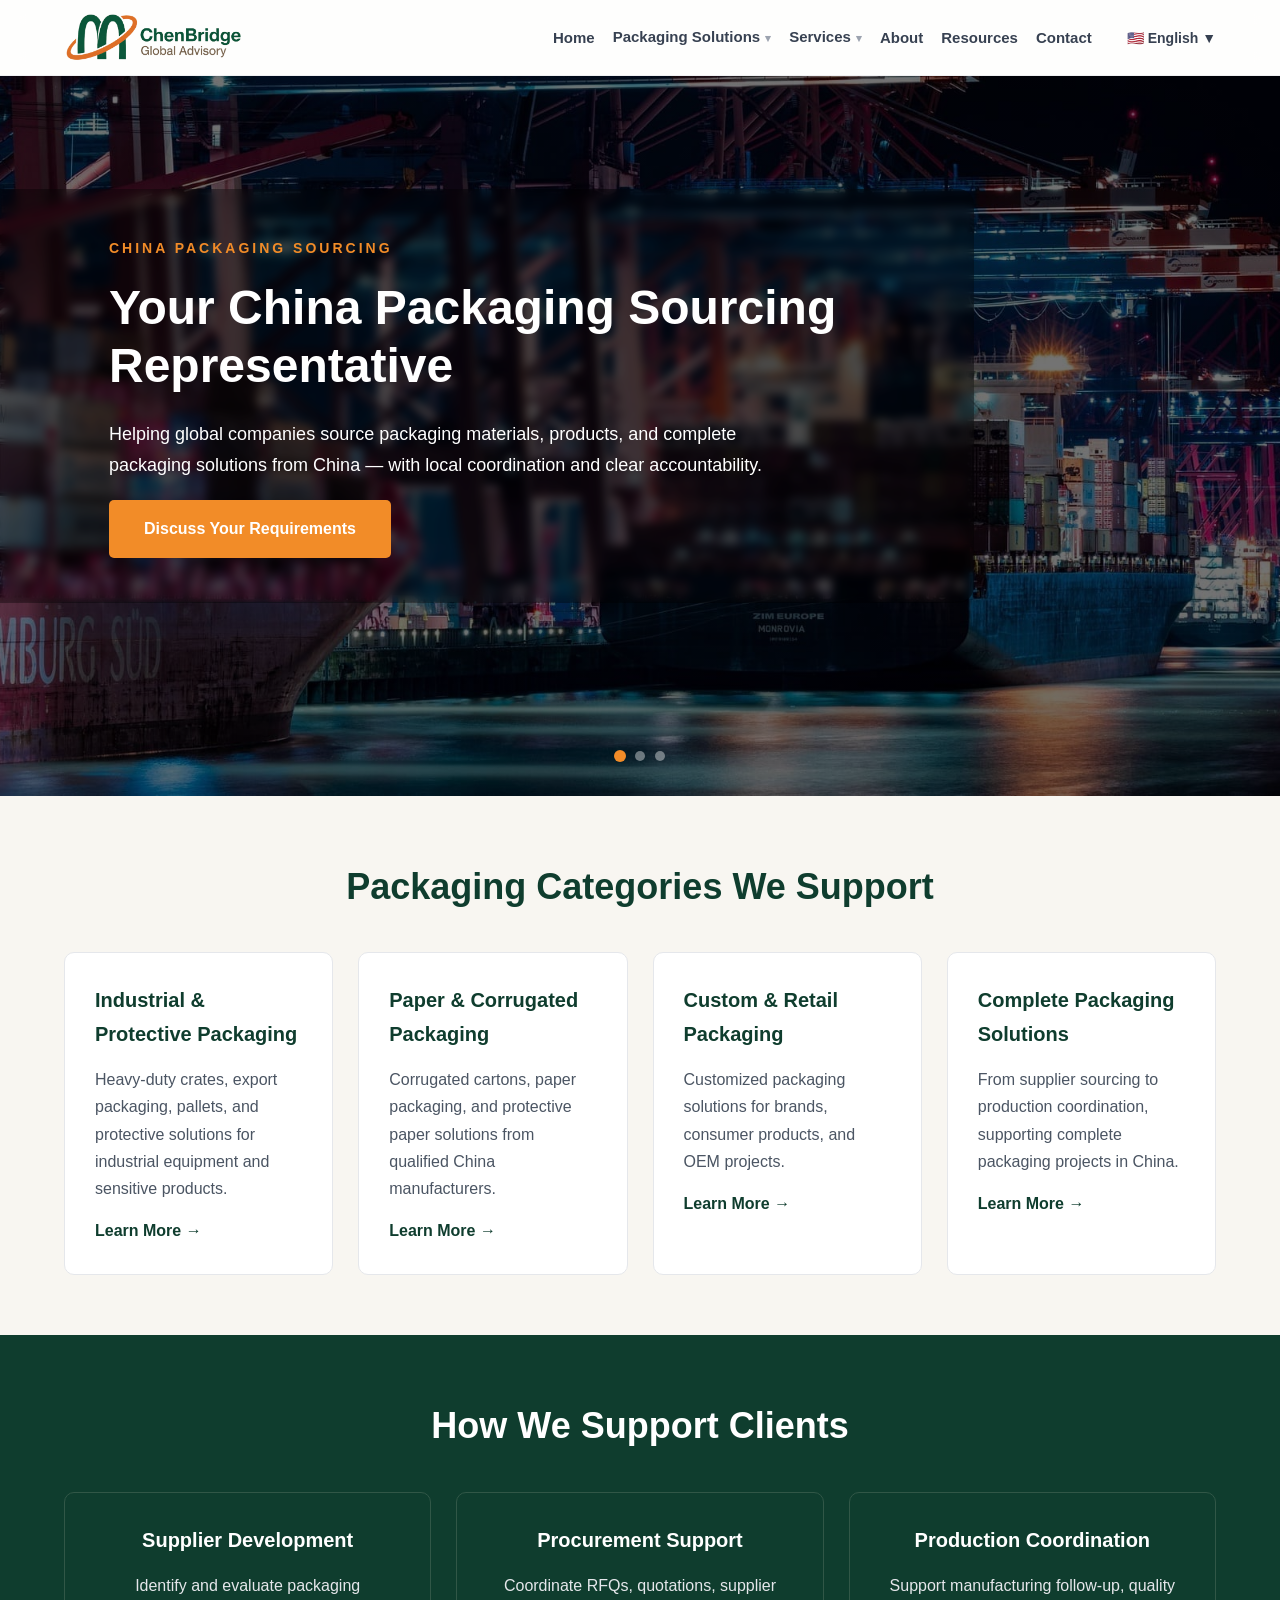
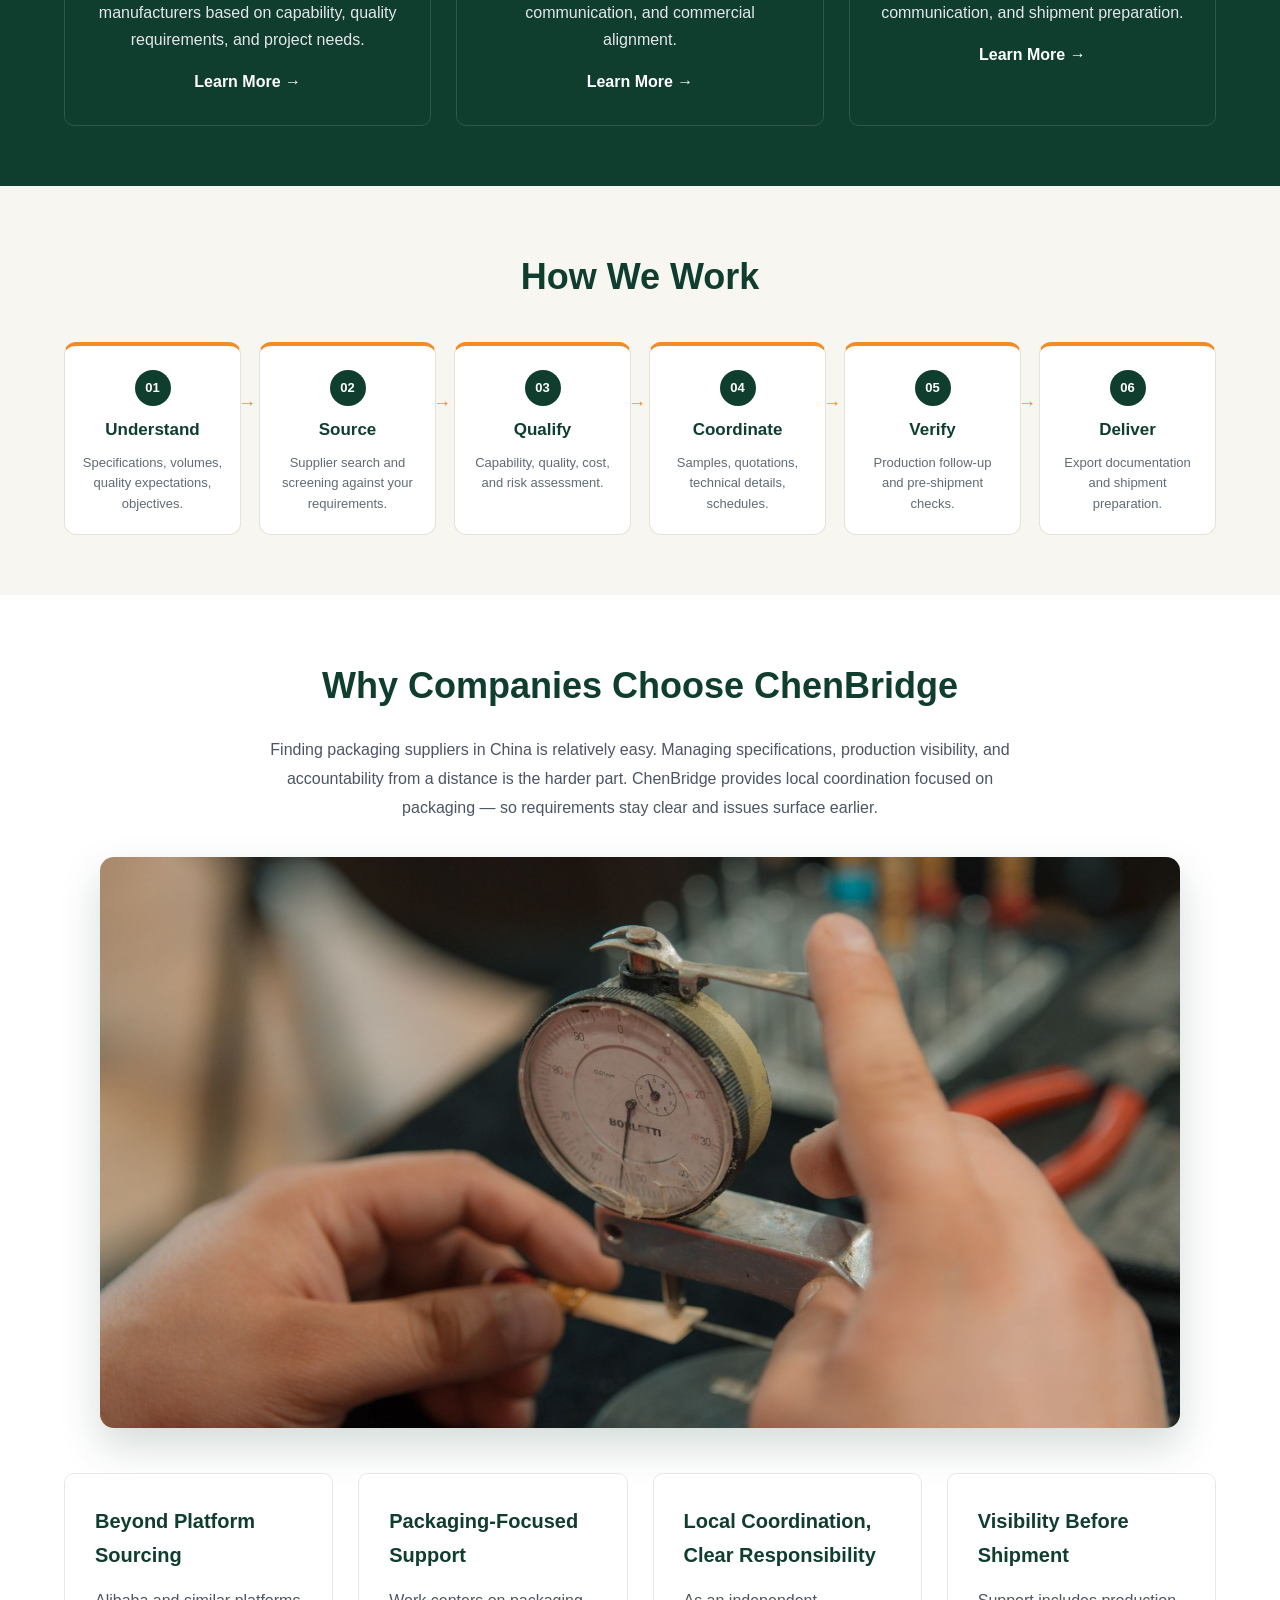
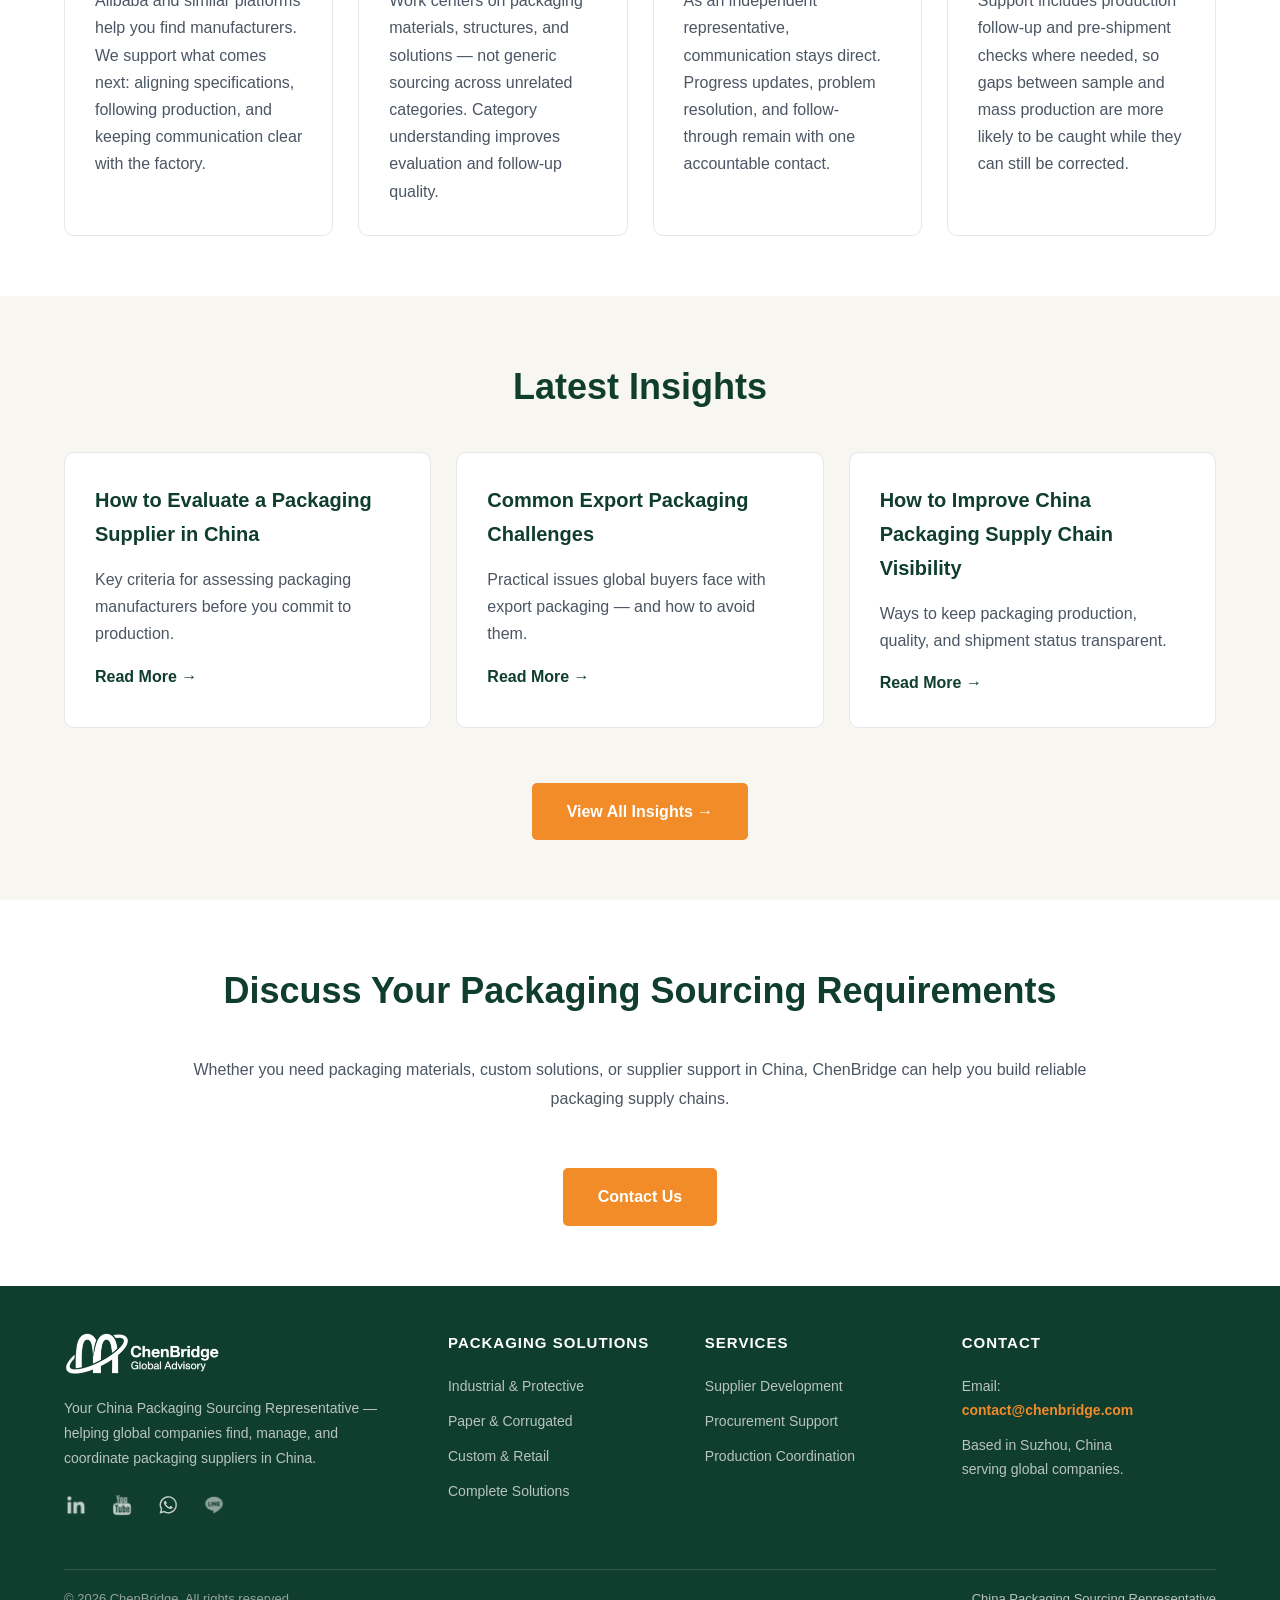
==== commit 1e36cea2: "Update" ====
--- a/index.html
+++ b/index.html
@@ -378,7 +378,7 @@
 
 <div class="container">
 
-<h2>Packaging Insights</h2>
+<h2>Latest Insights</h2>
 
 <div class="cards three-col">
 
@@ -401,6 +401,10 @@
 </div>
 
 </div>
+
+<p style="text-align:center; margin-top:35px;">
+<a href="insights.html" class="btn">View All Insights →</a>
+</p>
 
 </div>
 
--- a/style.css
+++ b/style.css
@@ -1530,3 +1530,82 @@
  display: none !important;
  }
 }
+
+
+/* ==========================================
+   Insights Article Listing (vertical)
+   ========================================== */
+
+.article-list-item {
+    padding: 32px 0;
+    border-bottom: 1px solid #e5e7eb;
+}
+
+.article-list-item:first-child {
+    padding-top: 0;
+}
+
+.article-list-item:last-child {
+    border-bottom: none;
+}
+
+.article-list-meta {
+    display: flex;
+    align-items: center;
+    gap: 14px;
+    margin-bottom: 10px;
+}
+
+.article-category {
+    display: inline-block;
+    color: #B85E0A;
+    font-size: 13px;
+    font-weight: 700;
+    letter-spacing: 1.5px;
+    text-transform: uppercase;
+}
+
+.article-date {
+    color: #9ca3af;
+    font-size: 13px;
+}
+
+.article-list-title {
+    font-size: 24px;
+    line-height: 1.35;
+    margin-bottom: 12px;
+    text-align: left;
+}
+
+.article-list-title a {
+    color: #0F3D2E;
+    text-decoration: none;
+}
+
+.article-list-title a:hover {
+    color: #F28C28;
+}
+
+.article-list-desc {
+    color: #4b5563;
+    font-size: 16px;
+    line-height: 1.7;
+    margin-bottom: 14px;
+}
+
+.article-list-link {
+    color: #0F3D2E;
+    text-decoration: none;
+    font-weight: 600;
+    font-size: 15px;
+}
+
+.article-list-link:hover {
+    color: #F28C28;
+}
+
+@media (max-width: 900px) {
+    .article-list-title {
+        font-size: 20px;
+    }
+}
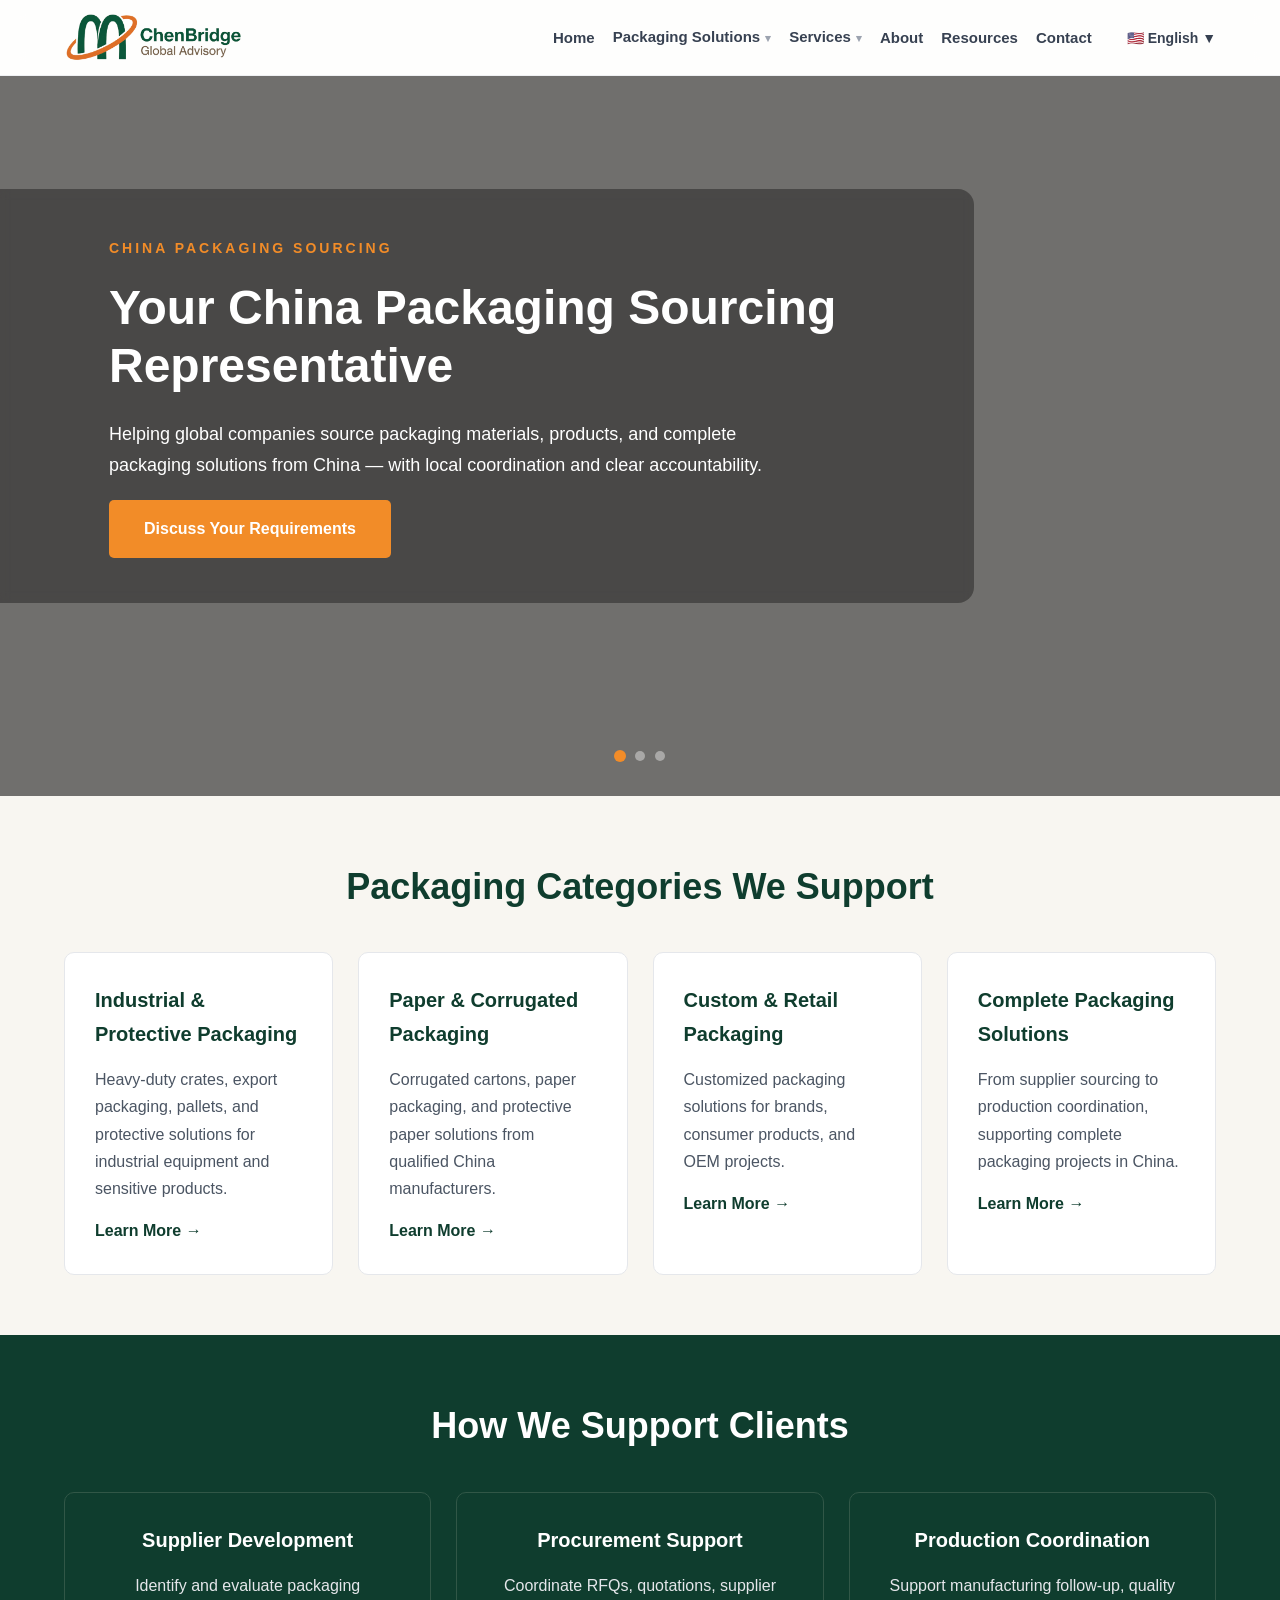
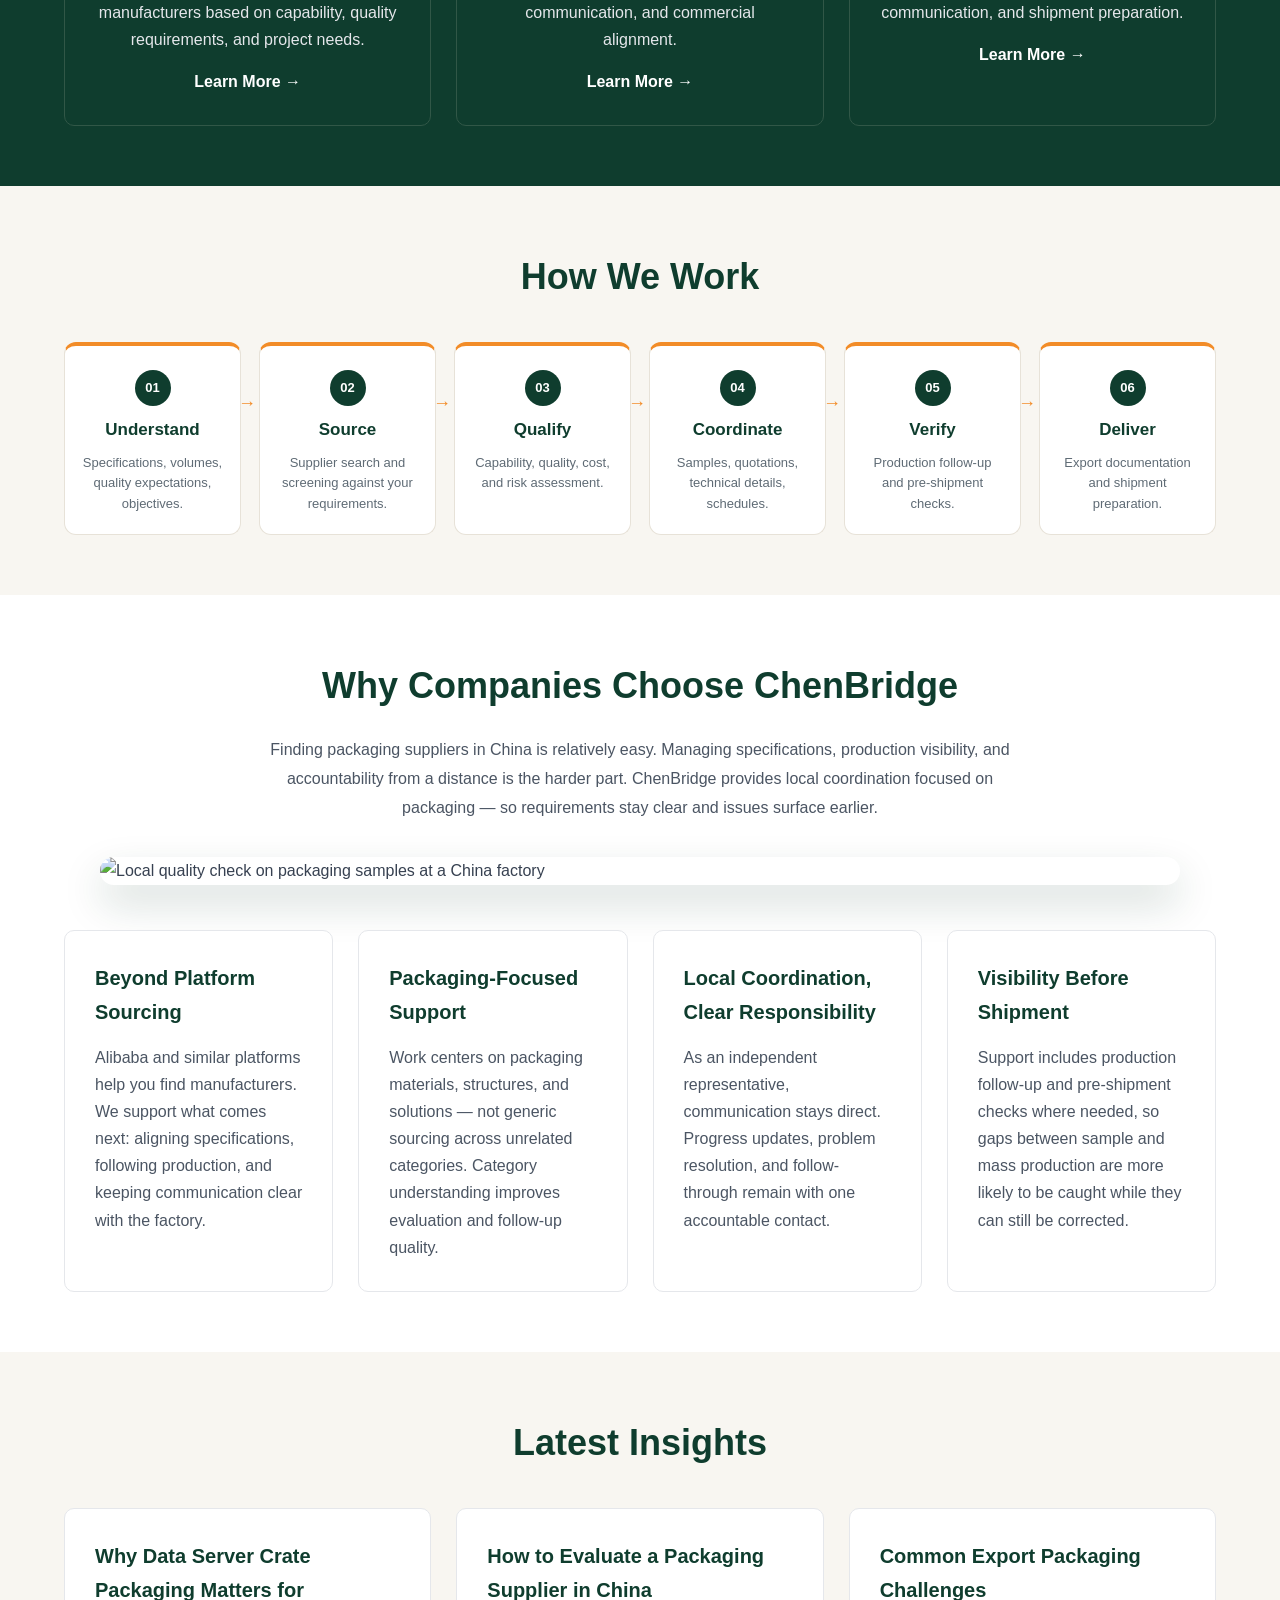
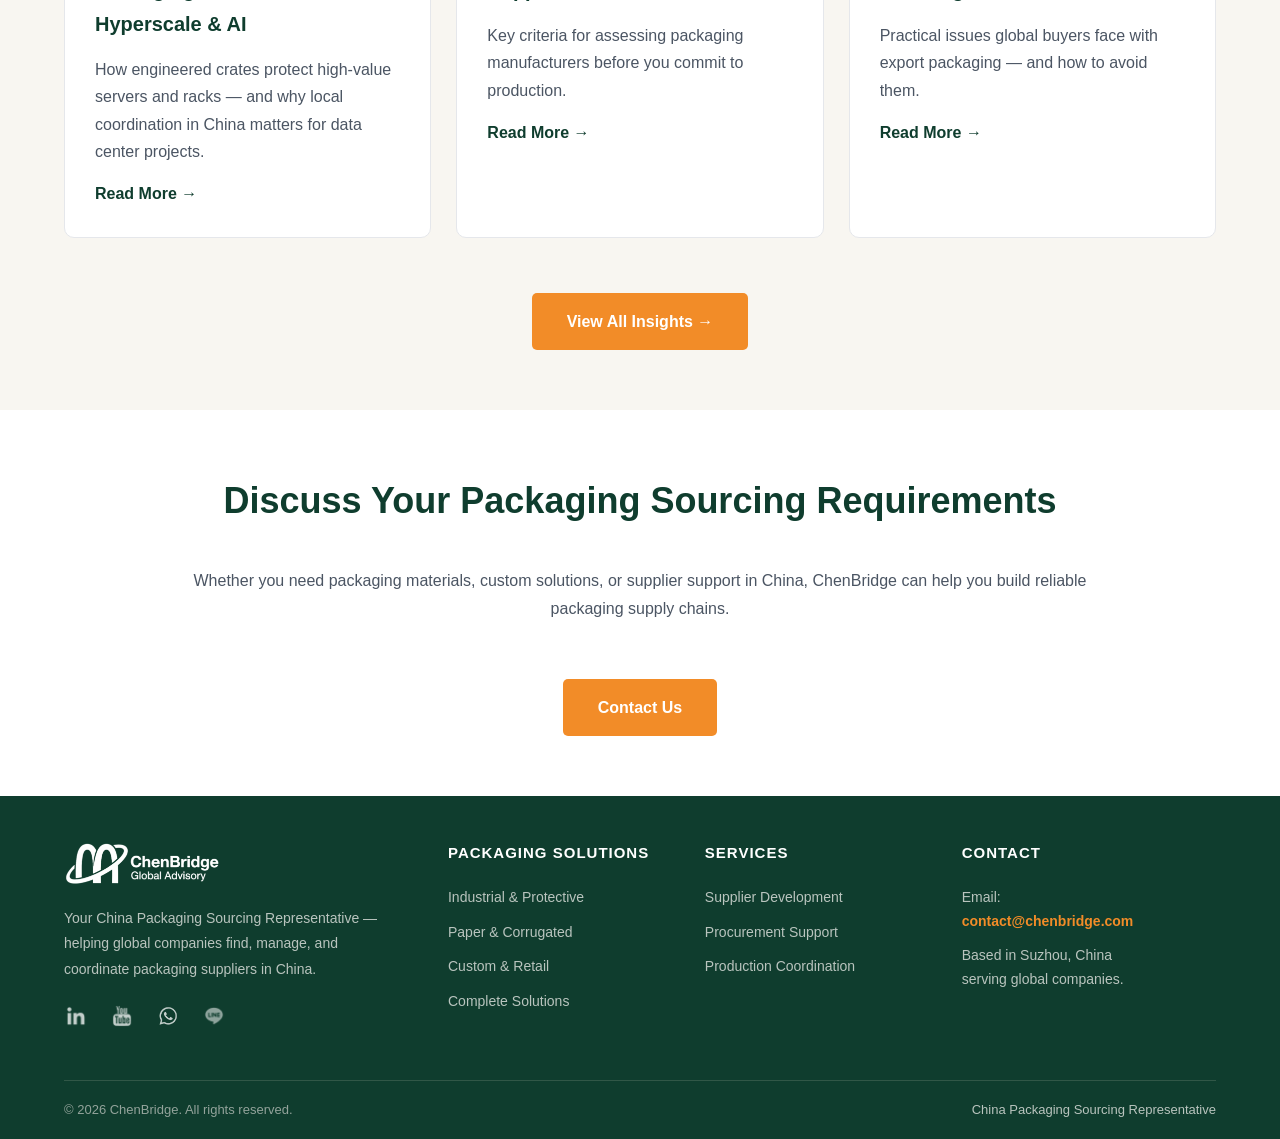
==== commit 68667456: "update insight article" ====
--- a/index.html
+++ b/index.html
@@ -20,18 +20,14 @@
 <meta name="author" content="ChenBridge">
 
 <link rel="canonical" href="https://chenbridge.com/">
-<meta property="og:type" content="website">
+
 <meta property="og:site_name" content="ChenBridge">
-<meta property="og:title" content="ChenBridge">
-<meta property="og:description" content="ChenBridge helps global companies source packaging materials, products, and complete packaging solutions from qualified China manufacturers.">
-<meta property="og:url" content="https://chenbridge.com/">
-<meta property="og:image" content="https://chenbridge.com/og-image.png">
+
 <meta name="twitter:card" content="summary_large_image">
 
 <link rel="stylesheet" href="style.css">
 
 <link rel="icon" type="image/png" href="favicon.png">
-
 
 <script type="text/javascript">
 function googleTranslateElementInit() {
@@ -49,45 +45,87 @@
 src="https://translate.google.com/translate_a/element.js?cb=googleTranslateElementInit">
 </script>
 
-
-<script type="application/ld+json">
-{
- "@context":"https://schema.org",
- "@type":"Organization",
- "name":"ChenBridge",
- "url":"https://chenbridge.com",
- "logo":"https://chenbridge.com/logo.png",
- "description":"China packaging sourcing representative helping global companies source packaging materials, products, and complete packaging solutions from qualified China manufacturers.",
- "areaServed":"Worldwide"
-}
-</script>
+<meta property="og:locale" content="en_US">
+<meta name="twitter:title" content="ChenBridge | China Packaging Sourcing Representative">
+<meta name="twitter:description" content="Local coordination for packaging sourcing in China. Supplier development, production follow-up, and clear accountability.">
+<meta name="twitter:image" content="https://chenbridge.com/og-image.png">
+<meta name="robots" content="index, follow, max-image-preview:large, max-snippet:-1, max-video-preview:-1">
+<meta name="googlebot" content="index, follow">
+<meta name="bingbot" content="index, follow">
+
 
 <script type="application/ld+json">
 {
   "@context": "https://schema.org",
   "@type": "Organization",
   "name": "ChenBridge",
-  "url": "https://chenbridge.com",
+  "alternateName": "ChenBridge Global Advisory",
+  "url": "https://chenbridge.com/",
   "logo": "https://chenbridge.com/logo.png",
-  "description": "Independent packaging sourcing representative in China",
+  "image": "https://chenbridge.com/og-image.png",
+  "description": "Independent packaging sourcing representative in China helping global companies source packaging materials, products, and complete packaging solutions from qualified manufacturers.",
+  "email": "contact@chenbridge.com",
   "address": {
     "@type": "PostalAddress",
     "addressLocality": "Suzhou",
-    "addressCountry": "China"
+    "addressCountry": "CN"
   },
-  "contactPoint": {
-    "@type": "ContactPoint",
-    "email": "contact@chenbridge.com",
-    "contactType": "customer service"
-  }
+  "areaServed": "Worldwide",
+  "sameAs": []
 }
 </script>
 
+<script type="application/ld+json">
+{
+  "@context": "https://schema.org",
+  "@type": "ProfessionalService",
+  "name": "ChenBridge",
+  "url": "https://chenbridge.com/",
+  "logo": "https://chenbridge.com/logo.png",
+  "image": "https://chenbridge.com/og-image.png",
+  "description": "China packaging sourcing representative providing supplier development, procurement support, and production coordination for global companies.",
+  "email": "contact@chenbridge.com",
+  "address": {
+    "@type": "PostalAddress",
+    "addressLocality": "Suzhou",
+    "addressCountry": "CN"
+  },
+  "areaServed": {
+    "@type": "Place",
+    "name": "Worldwide"
+  },
+  "serviceType": [
+    "Packaging Sourcing",
+    "Supplier Development",
+    "Procurement Support",
+    "Production Coordination"
+  ]
+}
+</script>
+
+<script type="application/ld+json">
+{
+  "@context": "https://schema.org",
+  "@type": "WebSite",
+  "name": "ChenBridge",
+  "url": "https://chenbridge.com/",
+  "description": "China packaging sourcing representative — local coordination for global companies.",
+  "publisher": {
+    "@type": "Organization",
+    "name": "ChenBridge",
+    "logo": {
+      "@type": "ImageObject",
+      "url": "https://chenbridge.com/logo.png"
+    }
+  },
+  "inLanguage": "en"
+}
+</script>
+
+<meta name="theme-color" content="#0F3D2E">
 </head>
 
-
 <body>
-
 
 <!-- ================= HEADER ================= -->
 
@@ -132,7 +170,6 @@
 
 </nav>
 
-
 <div class="language-switcher">
 
 <button id="language-button">🇺🇸 English ▼</button>
@@ -158,7 +195,6 @@
 
 </header>
 
-
 <!-- ================= HERO SLIDER ================= -->
 
 <section class="hero-slider" style="background-image:url('images/hero/about-hero.jpg');">
@@ -175,13 +211,13 @@
 
 <div class="hero-slide">
 <span class="hero-label">From Spec to Shipment</span>
-<h1>Packaging Specs Get Lost. Production Goes Dark. Problems Surface Too Late.</h1>
+<p class="hero-slide-heading">Packaging Specs Get Lost. Production Goes Dark. Problems Surface Too Late.</p>
 <p>Remote management of China packaging suppliers often means unclear communication, limited visibility, and issues that only appear after goods are ready to ship.</p>
 </div>
 
 <div class="hero-slide">
 <span class="hero-label">Local Execution Support</span>
-<h1>Local Coordination. Clear Responsibility. No Need for a China Team.</h1>
+<p class="hero-slide-heading">Local Coordination. Clear Responsibility. No Need for a China Team.</p>
 <p>Practical support for supplier selection, production follow-up, and pre-shipment checks — so requirements stay aligned and accountability remains clear.</p>
 </div>
 
@@ -199,7 +235,6 @@
 
 </section>
 
-
 <!-- ================= PACKAGING CATEGORIES ================= -->
 
 <section id="categories">
@@ -239,7 +274,6 @@
 </div>
 
 </section>
-
 
 <!-- ================= HOW WE SUPPORT ================= -->
 
@@ -275,7 +309,6 @@
 
 </section>
 
-
 <!-- ================= PROCESS ================= -->
 
 <section id="process">
@@ -328,7 +361,6 @@
 
 </section>
 
-
 <!-- ================= WHY CHENBRIDGE ================= -->
 
 <section id="why" class="light-section">
@@ -371,7 +403,6 @@
 
 </section>
 
-
 <!-- ================= INSIGHTS ================= -->
 
 <section id="insights">
@@ -381,6 +412,12 @@
 <h2>Latest Insights</h2>
 
 <div class="cards three-col">
+
+<div class="card">
+<h3>Why Data Server Crate Packaging Matters for Hyperscale &amp; AI</h3>
+<p>How engineered crates protect high-value servers and racks — and why local coordination in China matters for data center projects.</p>
+<a href="article-data-server-crate-packaging.html">Read More →</a>
+</div>
 
 <div class="card">
 <h3>How to Evaluate a Packaging Supplier in China</h3>
@@ -394,12 +431,6 @@
 <a href="article-export-packaging-challenges.html">Read More →</a>
 </div>
 
-<div class="card">
-<h3>How to Improve China Packaging Supply Chain Visibility</h3>
-<p>Ways to keep packaging production, quality, and shipment status transparent.</p>
-<a href="article-packaging-supply-chain-visibility.html">Read More →</a>
-</div>
-
 </div>
 
 <p style="text-align:center; margin-top:35px;">
@@ -410,7 +441,6 @@
 
 </section>
 
-
 <!-- ================= CONTACT ================= -->
 
 <section id="contact" class="contact">
@@ -428,7 +458,6 @@
 </div>
 
 </section>
-
 
 <!-- ================= FOOTER ================= -->
 
@@ -481,7 +510,6 @@
 
 </footer>
 
-
 <!-- ================= SCRIPTS ================= -->
 
 <script>
@@ -513,7 +541,6 @@
         });
     });
 }
-
 
 // Google Translate language switch — preserved
 
@@ -527,7 +554,6 @@
         }
     }, 500);
 }
-
 
 // Mobile menu toggle
 document.getElementById("menu-toggle").addEventListener("click", function(){
--- a/style.css
+++ b/style.css
@@ -1609,3 +1609,13 @@
         font-size: 20px;
     }
 }
+
+
+/* SEO: non-primary hero slides use p.hero-slide-heading (same look as h1) */
+.hero-slide .hero-slide-heading {
+    color: white;
+    font-size: 48px;
+    line-height: 1.2;
+    margin-bottom: 25px;
+    font-weight: bold;
+}
